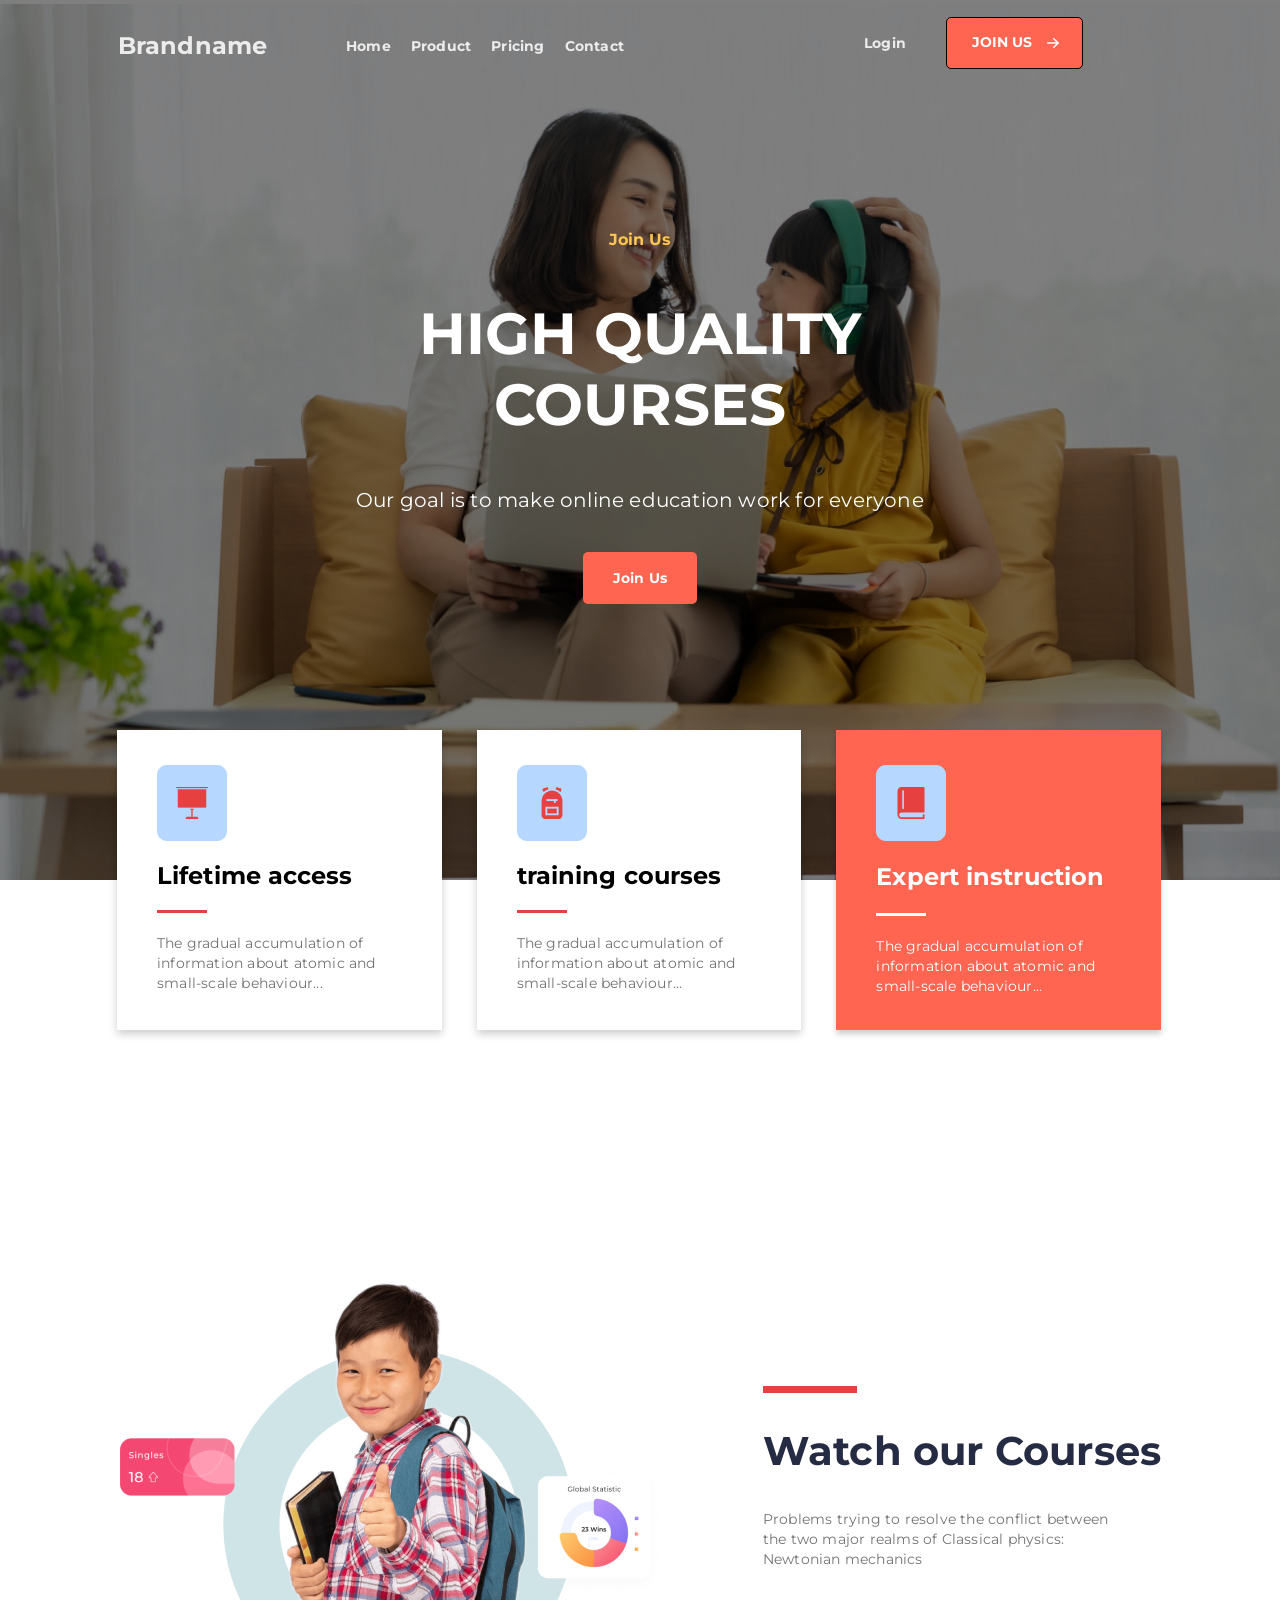
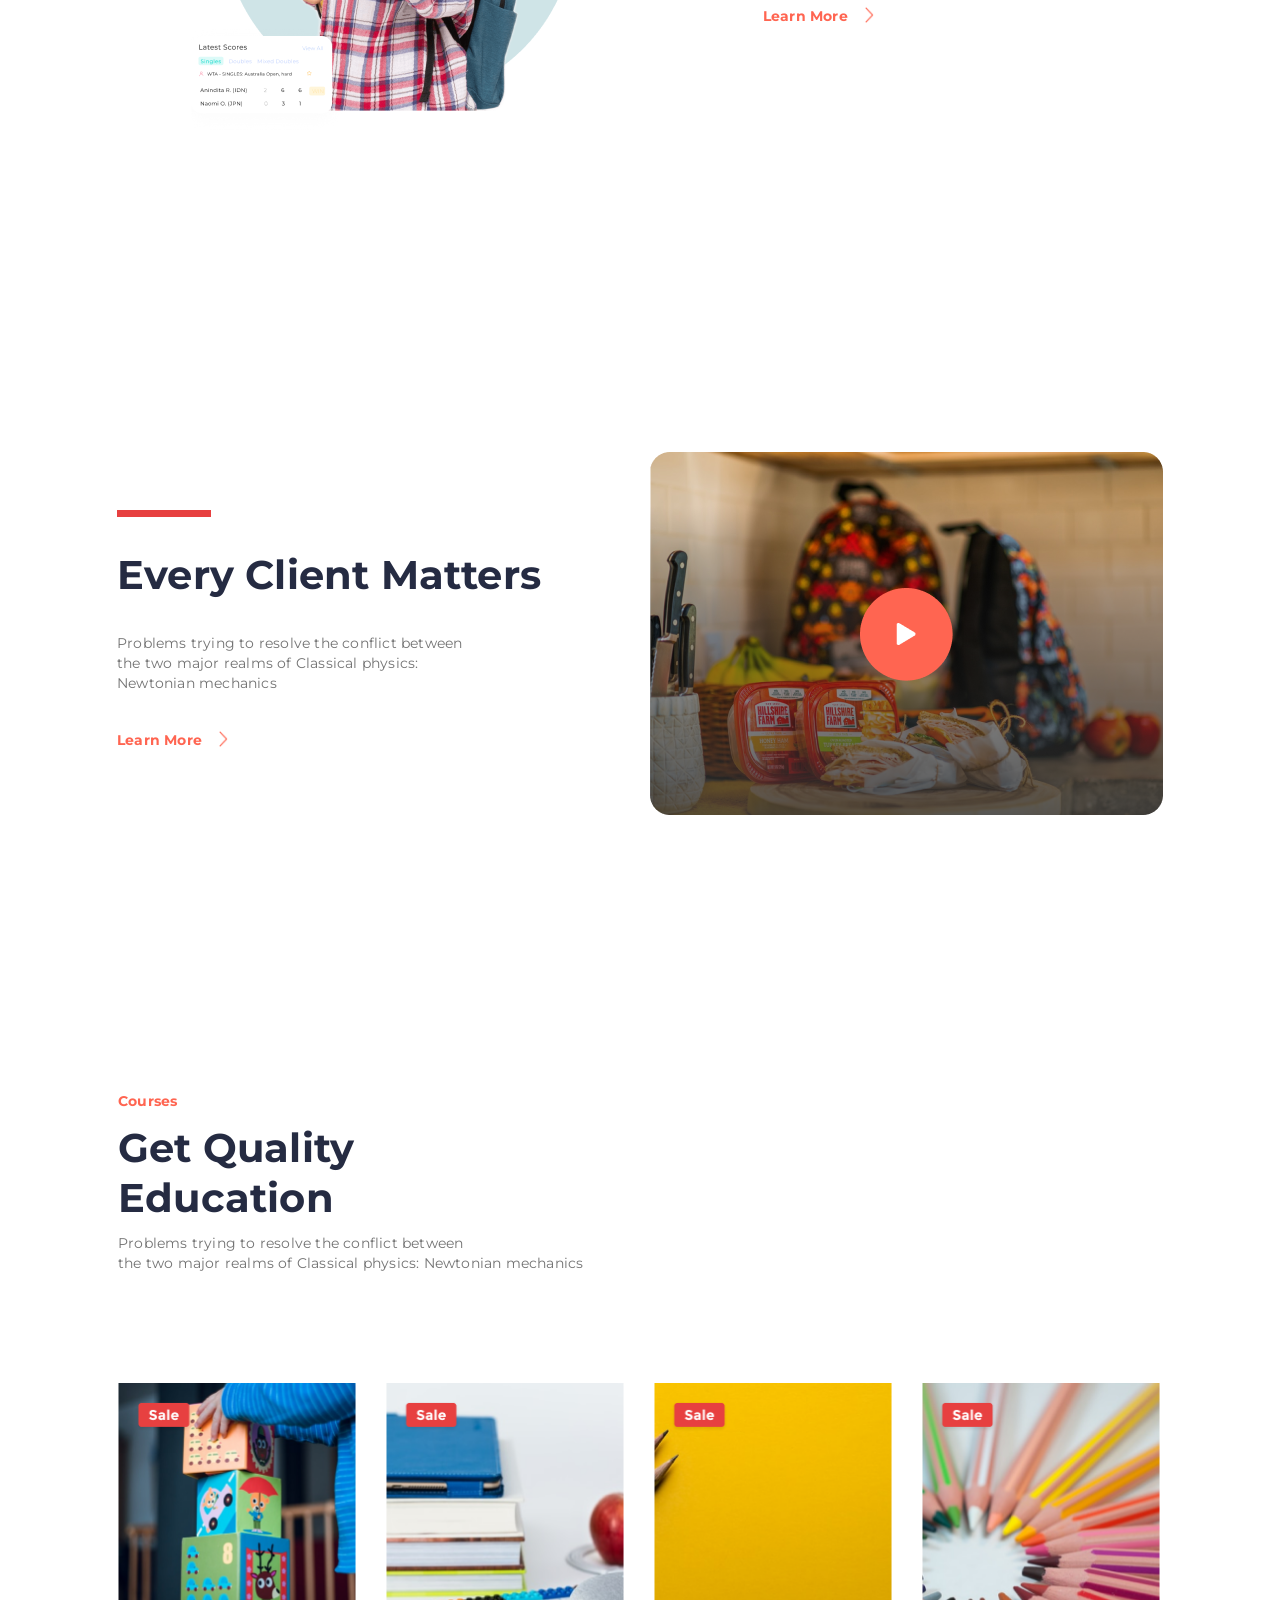
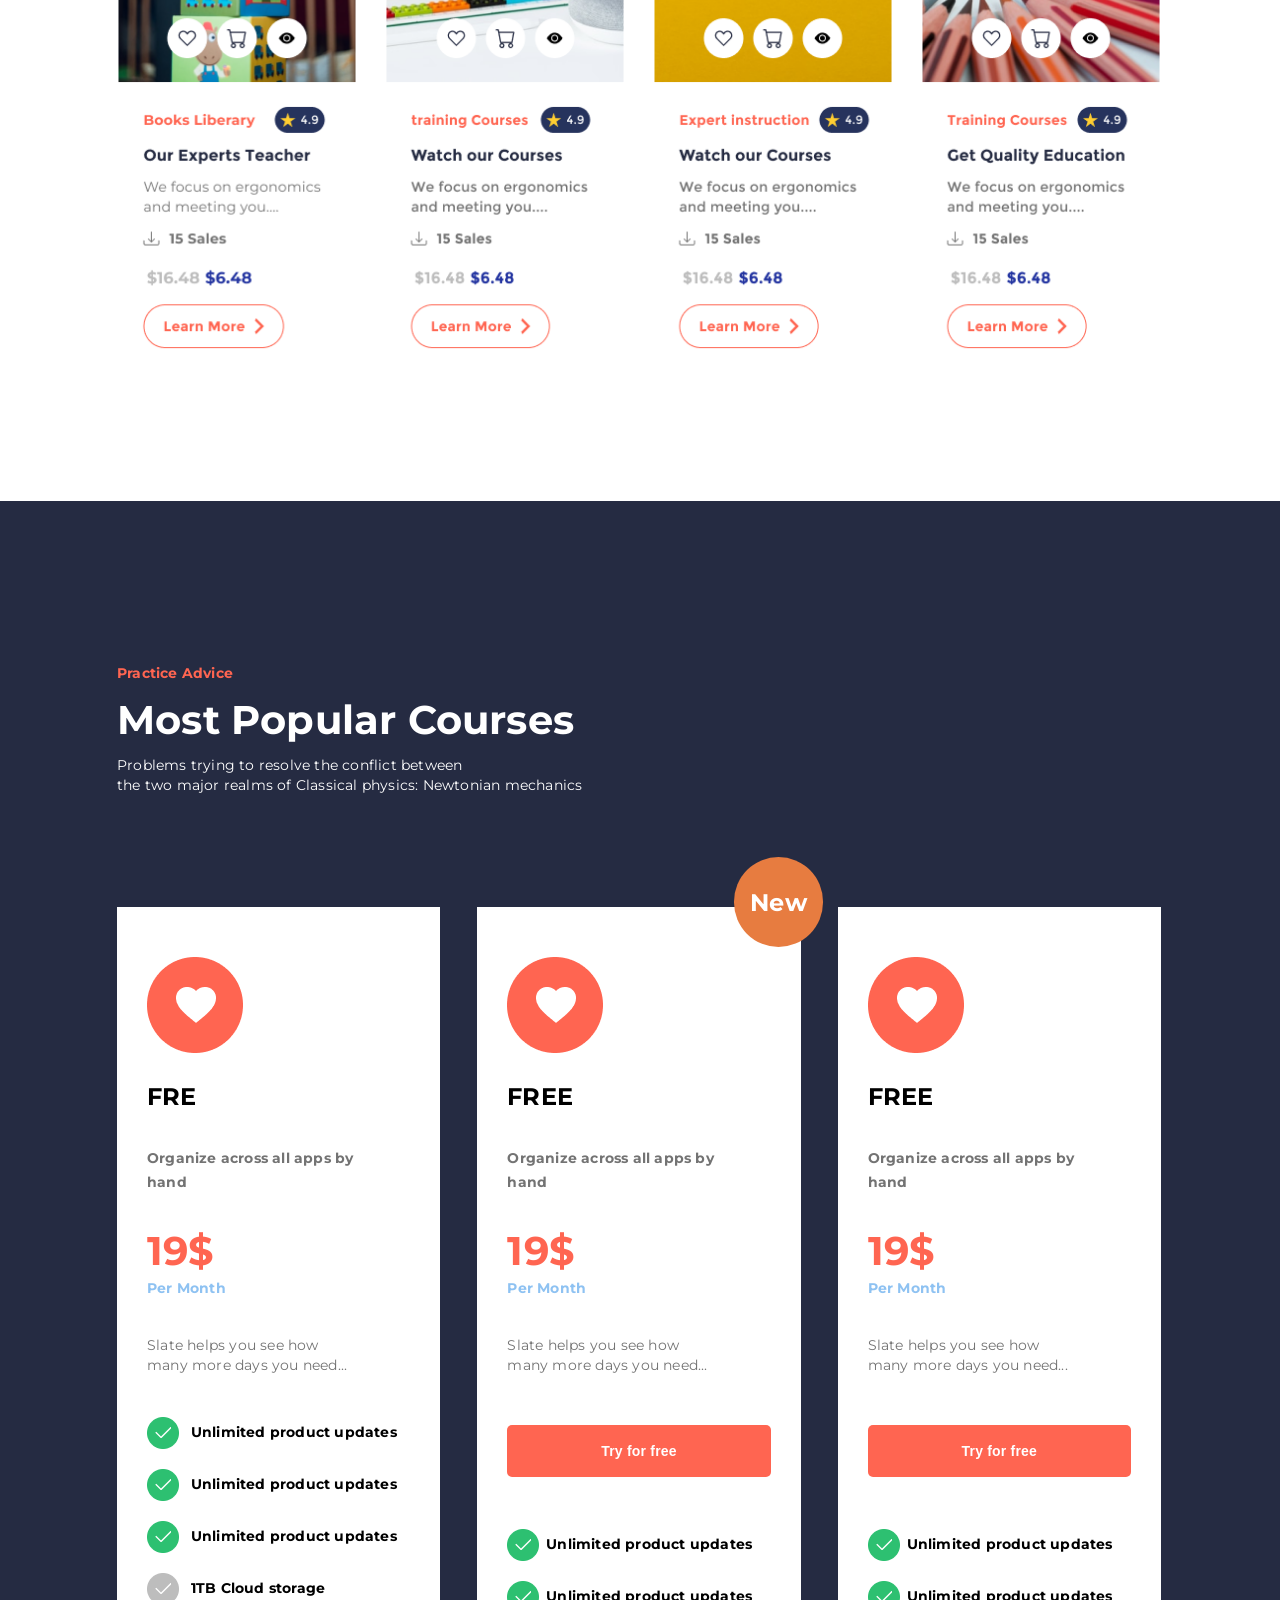
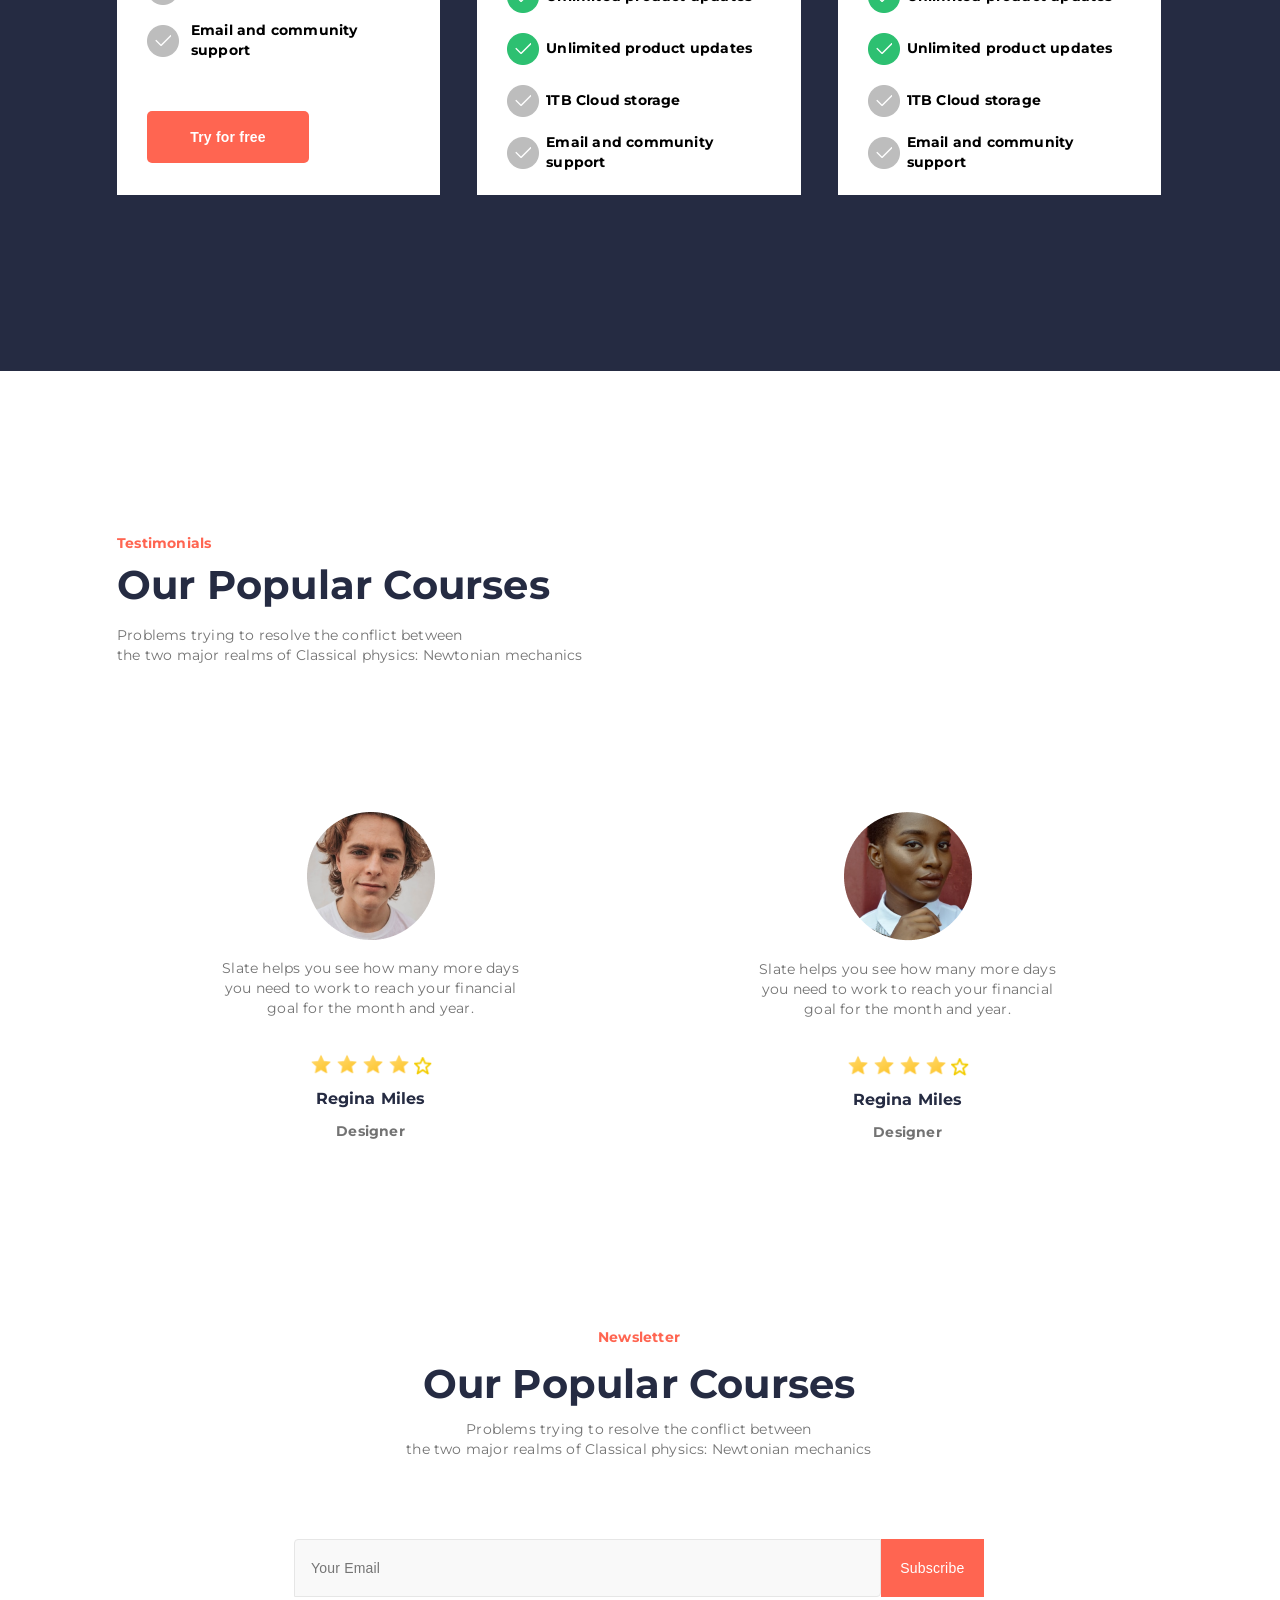
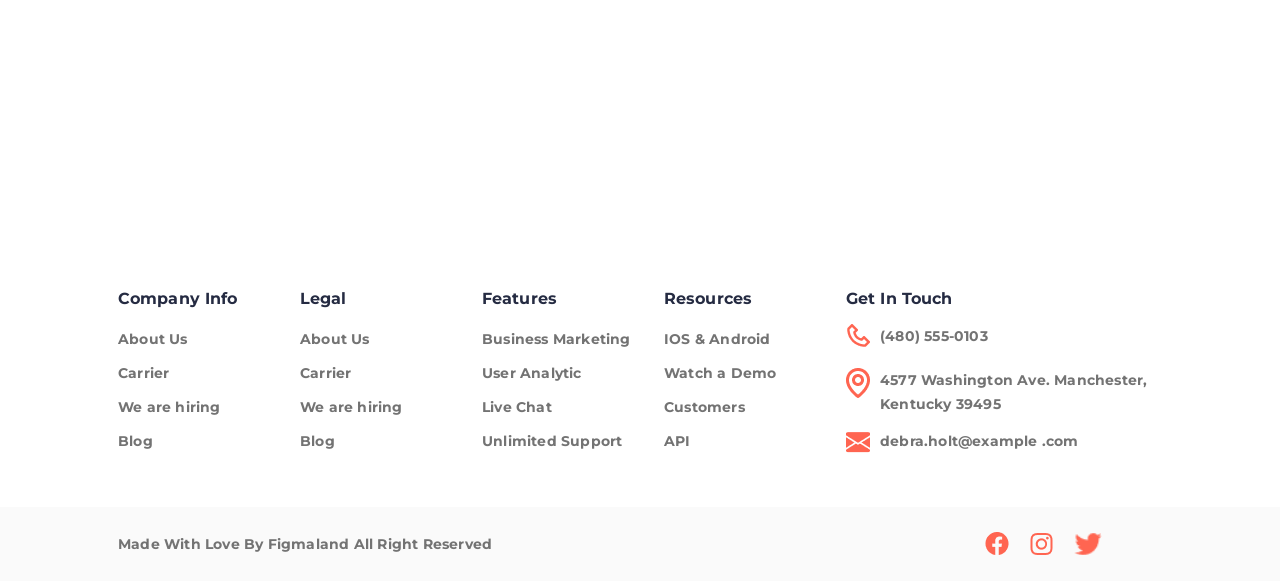
==== index.html @ e8fbb988 "Updated responsive design" ====
<!DOCTYPE html>
<html lang="en">
<head>
    <meta charset="UTF-8">
    <meta name="viewport" content="width=device-width, initial-scale=1">
    <meta http-equiv="X-UA-Compatible" content="ie=edge">
    <link rel="stylesheet" href="style.css">
    <link rel="stylesheet" href="Mobile.css">
    <meta http-equiv="X-UA-Compatible" content="ie=edge">
    <title>School Heart</title>
    <link rel="stylesheet" href="https://fonts.googleapis.com/icon?family=Material+Icons">
    <link rel="preconnect" href="https://fonts.googleapis.com">
    <link rel="preconnect" href="https://fonts.gstatic.com" crossorigin>
    <link href="https://fonts.googleapis.com/css2?family=Montserrat:ital,wght@0,100..900;1,100..900&display=swap" rel="stylesheet">
</head>
<body>
<header>

    <div class="navbar">

        <nav>
            <h1 class="logo">
                Brandname
            </h1>

          <div class="nav-links">
            <ul>
                <li>
                    <a href="#">Home</a>
                </li>

                <li>
                    <a href="#">Product</a>
                </li>

                <li>
                    <a href="#">Pricing</a>
                </li>

                <li>
                    <a href="#">Contact</a>
                </li>
            </ul>
            <div class="nav-buttons">
                <a href="#" class="login-btn">Login</a>
                <a href="#" class="join-btn">JOIN US</a>
            </div>

          </div>
            <div class="toggle">
                <span>Menu</span>
            </div>
    </nav>

        </div>
</header>
<!--        End of header-->
<section class="banner-section">

        <div class="container">
           <div class="header-contents">
            <div class="main-content">
                <h5>Join Us</h5>
                <h1>HIGH QUALITY<br> COURSES</h1>
                <h4>Our goal is to make online education work for everyone</h4>
                <a href="#" class="join-us-btn">Join Us</a>
            </div>

            </div>
        </div>
</section>

<section class="banner-cards">
    <div class="container">
        <div class="col-card">
            <div class="card-container">
                <img src="col-card1.png" alt="card1">
                <h3>Lifetime access</h3>
                <hr class="bold-line">
                <p>The gradual accumulation of<br>
                    information about atomic and
                    small-scale behaviour...</p>
            </div>

            <div class="card-container">
                <img src="col-card2.png" alt="card2">
                <h3>training courses</h3>
                <hr class="bold-line">
                <p>The gradual accumulation of<br>
                    information about atomic and
                    small-scale behaviour...</p>
            </div>

            <div class="card-container2">
                <img src="col-card3.png" alt="card3">
                <h3>Expert instruction</h3>
                <hr class="bold-line">
                <p>The gradual accumulation of<br>
                    information about atomic and small-scale behaviour...</p>
            </div>
        </div>
    </div>
</section>

<section class="container">

       <div class="courses-section">
    <div class="left">
      <img src="student.png" alt="student">
    </div>

    <div class="right">
        <div class="text-section">
        <hr class="bold-line">
        <h2>Watch our Courses</h2>
        <p>Problems trying to resolve the conflict between<br> the two major realms of Classical physics:<br> Newtonian
            mechanics</p>
       <a href="#" class="learn-more">Learn
           More<i class="next-arrow"><img src="icon%20arrow-next.png" alt="next-arrow"></i></a>
    </div>
       </div>
       </div>
</section>

<section class="container">

    <div class="client-section">

    <div class="clients-left-section">

        <div class="clients-text-section">
        <hr class="bold-line">
        <h2>Every Client Matters</h2>
        <p>Problems trying to resolve the conflict between<br> the two major realms of Classical physics:<br>Newtonian
            mechanics</p>
        <a href="#" class="learn-more">Learn
            More<i class="next-arrow"><img src="icon%20arrow-next.png" alt="next-arrow"></i></a>
        </div>

    </div>

    <div class="client-right-section">
      <img src="card6.png" alt="Client-matter">
    </div>

    </div>
</section>

<section class="container">

    <div class="quality-section">

   <div class="quality-text-section">
    <div class="get-text-section">
        <h6>Courses</h6>
        <h2>Get Quality <br>Education</h2>
        <p>Problems trying to resolve the conflict between<br> the two major realms of Classical physics: Newtonian
            mechanics</p>
    </div>
   </div>

    <div class="quality-cards">
        <img src="Product card1.png" alt="card1">
        <img src="Product card2.png" alt="card2">
        <img src="Product card3.png" alt="card3">
        <img src="col-md-4.png" alt="card4">
    </div>

    </div>
</section>

<section class="popular-courses-section">

    <div class="container">

  <div class="practice-section">
   <div class="popular-text-section">
       <h6>Practice Advice</h6>
       <h2>Most Popular Courses</h2>
       <p>Problems trying to resolve the conflict between<br> the two major realms of Classical physics: Newtonian
           mechanics</p>
   </div>
      </div>


    <div class="popular-cards">

        <div class="popular-card1">

            <img src="popular%20card%20heart.png" alt="heart-image">
            <h3>FRE</h3>
            <h6>Organize across all apps by<br> hand</h6>
            <h2>19$</h2>
            <h5>Per Month</h5>
            <p>Slate helps you see how<br>
                many more days you need...</p>
            <div class="circle-marked">

                <img src="circle.png" alt="circle"><p> Unlimited product updates</p>
                <img src="circle.png" alt="circle"><p> Unlimited product updates</p>
                <img src="circle.png" alt="circle"><p> Unlimited product updates</p>
                <img src="circle2.png" alt="circle"><p> 1TB Cloud storage</p>
                <img src="circle2.png" alt="circle"><p> Email and community <br> support</p>

            </div>
            <button class="box">Try for free</button>

        </div>


        <div class="popular-card2">
            <div class="corner-button">New</div>
            <img src="popular%20card%20heart.png" alt="heart-image">
            <h3>FREE</h3>
            <h6>Organize across all apps by<br> hand</h6>
            <h2>19$</h2>
            <h5>Per Month</h5>
            <p>Slate helps you see how<br>
                many more days you need...</p>
            <button class="box">Try for free</button>

            <div class="circle-marked">

                <img src="circle.png" alt="circle"><p> Unlimited product updates</p>
                <img src="circle.png" alt="circle"><p> Unlimited product updates</p>
                <img src="circle.png" alt="circle"><p> Unlimited product updates</p>
                <img src="circle2.png" alt="circle"><p>  1TB Cloud storage</p>
                <img src="circle2.png" alt="circle"><p> Email and community<br> support</p>

            </div>

        </div>


        <div class="popular-card2">
            <img src="popular%20card%20heart.png" alt="heart-image">
            <h3>FREE</h3>
            <h6>Organize across all apps by<br> hand</h6>
            <h2>19$</h2>
            <h5>Per Month</h5>
            <p>Slate helps you see how<br>
                many more days you need...</p>
            <button class="box">Try for free</button>

            <div class="circle-marked">

                <img src="circle.png" alt="circle"><p> Unlimited product updates</p>
                <img src="circle.png" alt="circle"><p> Unlimited product updates</p>
                <img src="circle.png" alt="circle"><p> Unlimited product updates</p>
                <img src="circle2.png" alt="circle"><p>  1TB Cloud storage</p>
                <img src="circle2.png" alt="circle"><p> Email and community<br> support</p>

            </div>

        </div>

    </div>

    </div>
</section>

<section>
    <div class="container">
    <div class="testimonials-text">
     <div class="testimonial-text-section">
         <h6>Testimonials</h6>
         <h2>Our Popular Courses</h2>
         <p>Problems trying to resolve the conflict between<br> the two major realms of Classical physics: Newtonian
             mechanics</p>
     </div>
    </div>
        <div class="designer">
            <div class="designer-content">
            <div class="testimonials-designer">
                <img src="circle sec-.png" alt="designer">
                <p>Slate helps you see how many more days<br> you need to work to reach your financial <br>goal for the
                    month and year.</p>
                <div class="rating">
                 <img src="ratingstar.png" alt="rating star" style="width: 22px; height: 22px;">
                 <img src="ratingstar.png" alt="rating star" style="width: 22px; height: 22px;">
                 <img src="ratingstar.png" alt="rating star" style="width: 22px; height: 22px;">
                 <img src="ratingstar.png" alt="rating star" style="width: 22px; height: 22px;">
                 <img src="ratingstar2.png" alt="rating star" style="width: 18px; height: 18px;">

                </div>
                <h5>Regina Miles</h5>
                <h6>Designer</h6>
            </div>

            <div class="testimonials-designer">
                <img src="circle%20sec2.png" alt="designer">
                <p>Slate helps you see how many more days<br> you need to work to reach your financial<br> goal for the
                    month and
                    year.</p>
                <div class="rating">
                    <img src="ratingstar.png" alt="rating star" style="width: 22px; height: 22px;">
                    <img src="ratingstar.png" alt="rating star" style="width: 22px; height: 22px;">
                    <img src="ratingstar.png" alt="rating star" style="width: 22px; height: 22px;">
                    <img src="ratingstar.png" alt="rating star" style="width: 22px; height: 22px;">
                    <img src="ratingstar2.png" alt="rating star" style="width: 18px; height: 18px;">
                </div>
                <h5>Regina Miles</h5>
                <h6>Designer</h6>
            </div>
            </div>
        </div>
    </div>

</section>

<section>
     <div class="container">
       <div class="newsletter-content">
         <div class="newsletter-text-section">
        <h6>Newsletter</h6>
        <h2>Our Popular Courses</h2>
        <p>Problems trying to resolve the conflict between<br>
            the two major realms of Classical physics: Newtonian
            mechanics</p>
         </div>

        <form class="subscribe-form">
            <input type="email" name="email" placeholder="Your Email">
            <input type="submit" value="Subscribe">
        </form>
     </div>
     </div>
</section>

<footer class="footer">

    <section class="footer-container">

     <div class="main-footer">

        <div class="main-title">
           <h4>Company Info</h4>
            <ul>
                <li><a href="#">About Us</a></li>
                <li><a href="#">Carrier</a></li>
                <li><a href="#">We are hiring</a></li>
                <li><a href="#">Blog</a></li>
            </ul>
        </div>

        <div class="main-title">
            <h4>Legal</h4>
            <ul>
                <li><a href="#">About Us</a></li>
                <li><a href="#">Carrier</a></li>
                <li><a href="#">We are hiring</a></li>
                <li><a href="#">Blog</a></li>
            </ul>
        </div>

        <div class="main-title">
            <h4>Features</h4>
            <ul>
                <li><a href="#">Business Marketing</a></li>
                <li><a href="#">User Analytic</a></li>
                <li><a href="#">Live Chat</a></li>
                <li><a href="#">Unlimited Support</a></li>
            </ul>
        </div>

        <div class="main-title">
            <h4>Resources</h4>
            <ul>
                <li><a href="#">IOS & Android</a></li>
                <li><a href="#">Watch a Demo</a></li>
                <li><a href="#">Customers</a></li>
                <li><a href="#">API</a></li>
            </ul>
        </div>

        <div class="main-title">
            <h4>Get In Touch</h4>
            <p><i class="icons"><img src="bx-phone.png" alt="phone" ></i>(480) 555-0103</p>
            <p><i class="icons"><img src="bx-map.png" alt="map"></i>4577 Washington Ave. Manchester,<br> Kentucky
                39495</p>
            <p><i class="icons"><img src="send-alt.png" alt="Alerts"></i><a href="#">debra.holt@example
                .com</a></p>
        </div>
     </div>
    </section>

    <section class="footer-social">
        <div class="footer-social-content">

         <div class="creator">
            <p>Made With Love By Figmaland All Right Reserved</p>
         </div>

        <div class="social-icons">
            <img src="facebook%20sec-.png" alt="facebook-icon">
            <img src="instagram-outlined.png" alt="instagram-icon">
            <img src="twitter-outlined.png" alt="twitter-icon">
        </div>

        </div>

    </section>
</footer>
</body>
</html>
---- style.css ----
:root{
    --dark-color: #E74040;
    --white-color: #FFFFFF;
    --faded-color: #B6D7FF;
    --light-gray-color: #737373;
    --dark-blue-color: #252B42;
    --orange-color: #FFC652;
    --light-color: #FF6551;
    --light-blue-color: #8EC2F2;
}
*,
*::before,
*::after{
    box-sizing: border-box;
}
body{
    margin: 0 auto;
    font-family: "Montserrat", sans-serif;
}
header{
    max-width: 100%;
    position: absolute;
    left: 0;
    right: 0;
    z-index: 1;
    overflow: hidden;
}
.banner-section{
    max-width: 100%;
    max-height: 880px;
    padding-top: 104px;
    background: url('background.png');
    background-size: cover;
}
.toggle{
    width: 100%;
    padding: 20px 20px;
    color: var(--white-color);
    text-align: right;
    display: none;
    text-decoration: none;
    font-weight: 400;
    font-size: 20px;
    cursor: pointer;
}

.navbar{
    max-width: 1322px;
    margin: 0 auto 13px auto;
}
nav{
    display: flex;
    height: 91px;
    padding: 17px 0 16px 0;
    margin: 0 auto;
    max-width: 1044px;
}
nav .logo{
    max-width: 187px;
    height: 58px;
    padding: 13px 38px 13px 0px;
    font-size: 24px;
    font-weight: 700;
    line-height: 32px;
    letter-spacing: 0.10000000149011612px;
    text-align: left;
    color: #ECECEC;
    margin: 0;
}
.nav-links{
    max-width: 100%;
    display: flex;
    gap: 240px;
    margin-left: 41px;
}
nav ul{
    display:flex;
    align-items: center;
    gap:20px;
    list-style: none;
    padding-left: 0;

}
nav ul li a{
    font-size: 14px;
    font-weight: 700;
    line-height: 24px;
    letter-spacing: 0.20000000298023224px;
    text-align: center;
    color: #ECECEC;
    text-decoration: none;
}
.nav-buttons{
    max-width: 300px;
    height: 52px;
    /*margin-top: 16px;*/
    display: flex;
    gap: 40px;
    align-items: center;
}
.nav-buttons .login-btn{
    font-size: 14px;
    font-weight: 700;
    line-height: 22px;
    letter-spacing: 0.20000000298023224px;
    text-align: right;
    top: 20px;
    color: #ECECEC;
    text-decoration: none;
}
.nav-buttons .join-btn{
    width: 137px;
    height: 52px;
    padding: 15px 25px;
    border-radius: 5px;
    border: 1px solid black;
    font-size: 14px;
    font-weight: 700;
    background-color: var(--light-color);
    color: var(--white-color);
    text-decoration: none;
    position: relative;
}
.join-btn::after{
    content: url(joinvector.png);
    position: absolute;
    top: 50%;
    left: 100px;
    transform: translateY(-50%);
    color: var(--white-color);
}

.container{
    max-width: 1046px;
    margin: 0 auto;
}
.header-contents{
    max-width: 1046px;
    height: 1006px;
    display: flex;
    padding: 80px 0;
    flex-direction: column;
}
.main-content {
     max-width: 700px;
     height: 466px;
     padding:0;
     margin: 0 auto;
    display: flex;
    flex-direction: column;
    justify-content: center;
    align-items: center;
}
.main-content h5{
    font-size: 16px;
    font-weight: 700;
    margin:0;
    letter-spacing: 0.10000000149011612px;
    text-align: left;
    color: var(--orange-color);
}
.main-content h1{
    font-size: 58px;
    font-weight: 700;
    letter-spacing: 0.20000000298023224px;
    text-align: center;
    color: var(--white-color);
}
.main-content h4{
    font-size: 20px;
    margin:0;
    font-weight: 400;
    letter-spacing: 0.20000000298023224px;
    text-align: center;
    color: var(--white-color);
}
.main-content .join-us-btn{
    max-width: 133px;
    height: 52px;
    padding: 15px 30px;
    border-radius: 5px;
    margin-top: 40px;
   background-color: var(--light-color);
    color: var(--white-color);
    text-decoration: none;
    font-size: 14px;
    font-weight: 700;
    line-height: 22px;
    letter-spacing: 0.20000000298023224px;
    text-align: center;
}
/*End of banner-section*/

.banner-cards {
    position: relative;
    padding-bottom: 230px;
}

.banner-cards .container {
    position: absolute;
    left: 0;
    right: 0;
    top: -150px;
}

.col-card{
    max-width: 1044px;
    height: 300px;
    display: flex;
    gap: 35px;
    /*margin-top: 80px;*/
    padding: 0;
}
.col-card .card-container{
    max-width: 328px;
    height: 300px;
    background-color: var(--white-color);
    color: black;
    padding: 35px 40px;
    box-shadow: 0 4px 8px 0 rgba(0, 0, 0, 0.2);
}
.col-card .card-container h3{
    font-size: 24px;
    font-weight: 700;
    letter-spacing: 0.1px;
    margin: 16px 0;
}
.col-card .card-container .bold-line{
    width: 50px;
    height: 3px;
    background-color: var(--dark-color);
    border: none;
    padding-left: 0;
    margin: 20px 0;
}
.col-card .card-container p {
    font-size: 14px;
    font-weight: 400;
    letter-spacing: 0.2px;
    margin: 18px 0;
    color: var(--light-gray-color);
}
 .col-card .card-container2{
    max-width: 328px;
    height: 300px;
    background-color: var(--light-color);
    color: var(--white-color);
    padding: 35px 40px;
    box-shadow: 0 4px 6px 0 rgba(0, 0, 0, 0.2);
}
.col-card .card-container2 h3{
    font-size: 24px;
    font-weight: 700;
    line-height: 32px;
    letter-spacing: 0.10000000149011612px;
    margin: 16px 0;
}
.col-card .card-container2 .bold-line{
    width: 50px;
    height: 3px;
    background-color: var(--white-color);
    border: none;
    padding-left: 0;
    margin: 20px 0;
}
.col-card .card-container2 p {
    font-size: 14px;
    font-weight: 400;
    line-height: 20px;
    letter-spacing: 0.20000000298023224px;
    margin: 18px 0;
    color: var(--white-color);
}
/*End of hero-section*/

/*.courses-section{*/
/*    max-width: 100%;*/
/*    height: 783px;*/
/*}*/
.courses-section{
    display: flex;
    max-width: 100%;
    /*height: 783px;*/
    padding: 160px 0;
    justify-content: center;
    gap: 124px;
}
.left{
    max-width: 520px;
    height: 462px;
}
.right{
    max-width: 520px;
    height: 462px;
    display: flex;
    flex-direction: column;
    justify-content: center;
    text-align: left;
}
.right .text-section{
    max-width: 450px;
    height: 230px;
}
.right .bold-line{
    width: 94px;
    height: 7px;
    background-color: var(--dark-color);
    border: none;
    margin: 0;
}
.right h2{
    font-size: 40px;
    font-weight: 700;
    line-height: 50px;
    letter-spacing: 0.20000000298023224px;
    text-align: left;
    color: #252B42;
    margin-right: 0;
}
.right p{
    font-size: 14px;
    font-weight: 400;
    line-height: 20px;
    letter-spacing: 0.20000000298023224px;
    text-align: left;
    color: var(--light-gray-color);
}
.right .learn-more{
    font-size: 14px;
    font-weight: 700;
    line-height: 24px;
    letter-spacing: 0.20000000298023224px;
    text-align: left;
    color: var(--light-color);
    text-decoration: none;
    position: relative;
}
.right .next-arrow{
    padding-left: 10px;
    display: flex;
    width: 9px;
    height: 16px;
    position: absolute;
    top: 0;
    right: -20%;
}

/*End of courses section*/

/*.clients-section{*/
/*    max-width: 100%;*/
/*    height: 676px;*/
/*}*/
.client-section{
    display: flex;
    max-width: 1046px;
    /*height: 682px;*/
    padding: 160px 0;
    justify-content: space-between;
}
.clients-left-section{
    max-width: 532px;
    height: 362px;
    display: flex;
    flex-direction: column;
    justify-content: center;
    text-align: left;
    padding-right: 30px;
}
.clients-text-section{
    max-width: 532px;
    height: 246px;
}
.clients-right-section{
    display: flex;
    max-width: 513px;
    height: 362px;
    margin: 0;
}
.bold-line{
    width: 94px;
    height: 7px;
    background-color: var(--dark-color);
    border: none;
    margin: 0;
}
h2{
    font-size: 40px;
    font-weight: 700;
    line-height: 50px;
    letter-spacing: 0.20000000298023224px;
    text-align: left;
    color: #252B42;
    margin-right: 68px;
}
p{
    font-size: 14px;
    font-weight: 400;
    line-height: 20px;
    letter-spacing: 0.20000000298023224px;
    text-align: left;
    color: var(--light-gray-color);
    margin-bottom: 35px;
}
.learn-more{
    font-size: 14px;
    font-weight: 700;
    line-height: 24px;
    letter-spacing: 0.20000000298023224px;
    text-align: left;
    color: var(--light-color);
    text-decoration: none;
    position: relative;
}
.next-arrow{
    padding-left: 10px;
    display: flex;
    width: 9px;
    height: 16px;
    position: absolute;
    top: 0;
    right: -20%;
}

/*End of clients section*/

/*.quality-section{*/
/*    max-width: 100%;*/
/*    height: 1152px;*/
/*}*/
.quality-section{
    display: flex;
    flex-direction: column;
    max-width: 1044px;
    height: 1122px;
    margin: 0 auto;
    padding: 110px 0;
    /*justify-content: space-between;*/
}
.quality-text-section{
    max-width: 1044px;
    height: 184px;
}
.get-text-section{
    max-width: 691px;
    height: 184px;
    display: flex;
    flex-direction: column;
}
.get-text-section h6{
    font-size: 14px;
    font-weight: 700;
    line-height: 24px;
    letter-spacing: 0.20000000298023224px;
    text-align: left;
    color: var(--light-color);
    margin-bottom: 10px;
    margin-top: 0;
}
.get-text-section h2{
    font-size: 40px;
    font-weight: 700;
    letter-spacing: 0.20000000298023224px;
    text-align: left;
    margin: 0;
    color:#252B42;
}
.get-text-section p{
    font-size: 14px;
    font-weight: 400;
    letter-spacing: 0.20000000298023224px;
    text-align: left;
    margin-top: 10px;
    margin-bottom:0;
    color: var(--light-gray-color);
}
.quality-cards{
    max-width: 1044px;
    height: 602px;
    margin-top: 110px;
    display: flex;
    gap: 30px;
}
.quality-cards img{
    max-width: 238px;
    height: 600px;
}

/*End of quality section*/

.popular-courses-section{
    max-width:100%;
    height: 1470px;
    background-color: var(--dark-blue-color);
    padding: 160px 0;
}
/*.popular-courses-container .popular-section-content{*/
/*    max-width: 1044px;*/
/*    height: 1470px;*/
/*    margin: 0 auto;*/
/*    padding: 160px 0;*/
/*}*/
.practice-section{
    max-width: 1044px;
    height: 134px;
}
.practice-section .popular-text-section{
    max-width: 691px;
    height: 134px;
    display: flex;
    flex-direction: column;
}
.popular-text-section h6{
    font-size: 14px;
    font-weight: 700;
    line-height: 24px;
    letter-spacing: 0.20000000298023224px;
    text-align: left;
    color: var(--light-color);
    margin-bottom: 10px;
    margin-top: 0;
}
.popular-text-section h2{
    font-size: 40px;
    font-weight: 700;
    line-height: 50px;
    letter-spacing: 0.20000000298023224px;
    text-align: left;
    color: var(--white-color);
    margin:0;
}
.popular-text-section p{
    font-size: 14px;
    font-weight: 400;
    line-height: 20px;
    letter-spacing: 0.20000000298023224px;
    text-align: left;
    color: var(--white-color);
    margin-top: 10px;
    margin-bottom: 0;
}
 .popular-cards{
    max-width: 1044px;
    height: 902px;
    display: flex;
    gap: 37px;
    margin-top: 112px;
}
.popular-cards .popular-card1{
    width: 340px;
    height: 888px;
    background-color: var(--white-color);
    padding: 50px 30px;
}
.popular-card1 h3{
    font-size: 24px;
    font-weight: 700;
    line-height: 32px;
    letter-spacing: 0.10000000149011612px;
}
.popular-card1 h6{
    font-size: 14px;
    font-weight: 700;
    line-height: 24px;
    letter-spacing: 0.20000000298023224px;
    color: var(--light-gray-color);
}
.popular-card1 h2{
    font-size: 40px;
    font-weight: 700;
    line-height: 50px;
    letter-spacing: 0.20000000298023224px;
    color: var(--light-color);
    margin: 0;
}
.popular-card1 h5{
    font-size: 14px;
    font-weight: 700;
    line-height: 24px;
    letter-spacing: 0.20000000298023224px;
    color: var(--light-blue-color);
    margin-top: 0;
}
.popular-card1 p{
    font-size: 14px;
    font-weight: 400;
    line-height: 20px;
    letter-spacing: 0.20000000298023224px;
    color: var(--light-gray-color);
    margin: 35px 0;
}
.popular-card1 .circle-marked{
    max-width: 243px;
    height: 244px;
    margin-top: 42px;
    margin-bottom: 50px;
}
.popular-card1 .circle-marked img{
    display: flex;
    gap: 10px;
}
.popular-card1 .circle-marked p{
    font-size: 14px;
    font-weight: 700;
    letter-spacing: 0.20000000298023224px;
    color: black;
    position: relative;
    top: -7%;
    transform: translate(18%, -50%);
    margin: 0;
}
.popular-card1  .box{
    width: 162px;
    height: 52px;
    padding: 15px 40px 15px 40px;
    border-radius: 5px;
    background-color: var(--light-color);
    color: var(--white-color);
    margin: 0;
    text-decoration: none;
    border: none;
    font-size: 14px;
    font-weight: 700;
    line-height: 22px;
    letter-spacing: 0.20000000298023224px;
    text-align: center;
}

.popular-cards .popular-card2{
    width: 340px;
    height: 888px;
    background-color: var(--white-color);
    padding: 50px 30px;
    position: relative;
}
.popular-card2 h3{
    font-size: 24px;
    font-weight: 700;
    line-height: 32px;
    letter-spacing: 0.10000000149011612px;
}
.popular-card2 h6{
    font-size: 14px;
    font-weight: 700;
    line-height: 24px;
    letter-spacing: 0.20000000298023224px;
    color: var(--light-gray-color);
}
.popular-card2 h2{
    font-size: 40px;
    font-weight: 700;
    line-height: 50px;
    letter-spacing: 0.20000000298023224px;
    color: var(--light-color);
    margin: 0;
}
.popular-card2 h5{
    font-size: 14px;
    font-weight: 700;
    line-height: 24px;
    letter-spacing: 0.20000000298023224px;
    color: var(--light-blue-color);
    margin-top: 0;
}
.popular-card2 p{
    font-size: 14px;
    font-weight: 400;
    line-height: 20px;
    letter-spacing: 0.20000000298023224px;
    color: var(--light-gray-color);
    margin-bottom: 50px;
    margin-top: 35px;
}
.popular-card2 .circle-marked{
    max-width: 243px;
    height: 244px;
    margin-top: 52px;
}
.popular-card2 .circle-marked img{
    display: flex;
    gap: 10px;
}
.popular-card2 .circle-marked p{
    font-size: 14px;
    font-weight: 700;
    letter-spacing: 0.20000000298023224px;
    color: black;
    position: relative;
    top: -7%;
    left: 66%;
    transform: translate(-50%, -50%);
    margin: 0;
}
.popular-card2 .box {
    width: 100%;
    height: 52px;
    padding: 15px 40px 15px 40px;
    border-radius: 5px;
    background-color: var(--light-color);
    color: var(--white-color);
    margin: 0;
    border: none;
    text-decoration: none;
    font-size: 14px;
    font-weight: 700;
    line-height: 22px;
    letter-spacing: 0.20000000298023224px;
    text-align: center;
}
.popular-card2 .corner-button {
    width: 89px;
    height: 90px;
    left: 257px;
    padding: 30px 16px;
    border-radius: 50px;
    position: absolute;
    top: -50px;
    background-color: #E77C40;
    color: white;
    border: none;
    font-size: 24px;
    font-weight: 700;
    line-height: 32px;
    letter-spacing: 0.10000000149011612px;
}

/*End of popular cards section*/

/*.testimonials-section{*/
/*    max-width: 100%;*/
/*    height: 864px;*/
/*}*/
/*.testimonials-content{*/
/*    max-width: 1044px;*/
/*    height: 928px;*/
/*    margin: 0 auto;*/
/*    padding: 160px 0;*/
/*}*/
.testimonials-text{
    max-width: 1044px;
    height: 134px;
    padding: 160px 0;
}
.testimonial-text-section{
    max-width: 691px;
    height: 134px;
    display: flex;
    flex-direction: column;
}
.testimonial-text-section h6{
    font-size: 14px;
    font-weight: 700;
    line-height: 24px;
    letter-spacing: 0.20000000298023224px;
    text-align: left;
    color: var(--light-color);
    margin: 0;
}
.testimonial-text-section h2{
    font-size: 40px;
    font-weight: 700;
    line-height: 50px;
    letter-spacing: 0.20000000298023224px;
    text-align: left;
    margin: 5px 0;
    color:#252B42;
}
.testimonial-text-section p{
    font-size: 14px;
    font-weight: 400;
    line-height: 20px;
    letter-spacing: 0.20000000298023224px;
    text-align: left;
    margin-top: 10px;
}
.designer{
    max-width: 1044px;
    height: 378px;
    display: flex;
    margin-top: 96px;
    align-items: center;
    text-align: center;
}
.designer-content{
    max-width: 1044px;
    height: 378px;
    display:flex;
    justify-content: space-between;
    align-items: center;
    gap: 30px;
}
.testimonials-designer{
    width: 512px;
    height:378px;
    padding: 25px 0;
}
.testimonials-designer p{
    font-size: 14px;
    font-weight: 400;
    line-height: 20px;
    letter-spacing: 0.20000000298023224px;
    text-align: center;
    color: var(--light-gray-color);
}
.testimonials-designer h5{
    font-size: 16px;
    font-weight: 700;
    line-height: 24px;
    letter-spacing: 0.10000000149011612px;
    text-align: center;
    color: #252B42;
    margin: 8px;
}
.testimonials-designer h6{
    font-size: 14px;
    font-weight: 700;
    line-height: 24px;
    letter-spacing: 0.20000000298023224px;
    text-align: center;
    color: #737373;
    margin:0;
}

/*End of testimonials section*/

/*.newsletter-section{*/
/*    max-width: 100%;*/
/*    height: 594px;*/
/*}*/
/*.newsletter-content{*/
/*    max-width: 1044px;*/
/*    height: 594px;*/
/*    margin: 0 auto;*/
/*    padding: 160px 0;*/
/*}*/
.newsletter-content{
    max-width: 1044px;
    /*height: 134px;*/
    padding: 160px 0;
}
.newsletter-text-section{
    width: 692px;
    height: 134px;
    margin: 0 auto;
    display: flex;
    flex-direction: column;
    align-items: center;
    text-align: center;
}
.newsletter-text-section h6{
    font-size: 14px;
    font-weight: 700;
    line-height: 24px;
    letter-spacing: 0.20000000298023224px;
    text-align: left;
    color: var(--light-color);
    margin: 0;
}
.newsletter-text-section h2{
    font-size: 40px;
    font-weight: 700;
    line-height: 50px;
    letter-spacing: 0.20000000298023224px;
    text-align: left;
    margin: 10px 0;
}
.newsletter-text-section p{
    font-size: 14px;
    font-weight: 400;
    line-height: 20px;
    letter-spacing: 0.20000000298023224px;
    text-align: center;
    color: var(--light-gray-color);
    margin: 0;
}
.newsletter-content .subscribe-form{
    max-width: 690px;
    height: 58px;
    display: flex;
    /*margin-top: 80px;*/
    justify-content: center;
    text-align: center;
    margin: 80px auto;
}
input[type="email"] {
    background-color: #F9F9F9;
    border: 1px solid #E6E6E6;
    width: 690px;
    padding: 16px;
    margin-top: 0;
    border-radius: 4px 0;
    font-size: 14px;
    font-weight: 400;
    line-height: 28px;
    letter-spacing: 0.20000000298023224px;
    text-align: left;
}
input[type="submit"] {
    background-color: var(--light-color);
    color: var(--white-color);
    cursor: pointer;
    width: 120px;
    border: 0;
    padding: 5px 7px;
    margin-top: 0;
    font-size: 14px;
    font-weight: 400;
    line-height: 28px;
    letter-spacing: 0.20000000298023224px;
    text-align: center;
}
/*End of newsletter section*/

footer{
    max-width: 100%;
    height: 272px;
}
.footer-container{
    max-width: 1044px;
    height: 270px;
    display: flex;
    margin: 0 auto;
    padding: 50px 0;
}
.main-footer{
    max-width: 1042px;
    height: 170px;
    gap: 30px;
    display: flex;
}
.main-footer .main-title h4{
    font-size: 16px;
    font-weight: 700;
    line-height: 24px;
    letter-spacing: 0.10000000149011612px;
    text-align: left;
    color: #252B42;
    padding-right: 30px;
    margin:0;
}
.main-footer .main-title ul{
    width: 152px;
    display: flex;
    flex-direction: column;
    padding-left: 0;
    list-style: none;
    text-decoration: none;
    gap: 10px;
}
.main-footer li a{
    font-size: 14px;
    font-weight: 700;
    line-height: 24px;
    letter-spacing: 0.20000000298023224px;
    text-align: left;
    color: var(--light-gray-color);
    text-decoration: none;
}
.main-title p{
    display: flex;
    gap: 10px;
    color: var(--light-gray-color);
    text-decoration: none;
    font-size: 14px;
    font-weight: 700;
    line-height: 24px;
    letter-spacing: 0.20000000298023224px;
    margin: 13px 0 0 0;
}
.main-title p a{
    text-decoration: none;
    color: var(--light-gray-color);
}
.footer-social{
    max-width: 100%;
    height: 74px;
    background-color: #FAFAFA;
}
.footer-social .footer-social-content{
    max-width: 1044px;
    height: 74px;
    margin: 0 auto;
    padding: 0;
    display: flex;
    justify-content: space-between;
    align-items: center;
}
.creator{
    max-width: 600px;
    height: 24px;
    display: flex;
    align-items: center;
    font-size: 14px;
    font-weight: 700;
    line-height: 24px;
    letter-spacing: 0.20000000298023224px;
    color: var(--light-gray-color);
    padding-top: 21px;
}
.creator p{
    font-size: 14px;
    font-weight: 700;
    line-height: 24px;
    letter-spacing: 0.20000000298023224px;
    text-align: left;
   color: var(--light-gray-color);
}
.social-icons{
    max-width: 236px;
    height: 24px;
    display: flex;
    gap: 20px;
    padding-right: 60px;
}

/* End of footer */
---- Mobile.css ----
@media only screen and (max-width: 600px) {

  header{
      width: 100%;
      position: absolute;
      left: 0;
      right: 0;
      z-index: 1;
  }
    .toggle{
        display: block;
    }
    .material-icons{
        display: block;
    }
    .navbar{
        height: 106px;
    }
    nav{
        padding: 10px 0;
    }
    .nav-links{
       display: none;
    }
  nav .logo{
       padding-left: 27px;
   }

nav ul{
    width: 600px;
}
  nav ul li{
      display: block;
  }
    .banner-section{
        width: 100%;
        padding-top: 0;
    }
 .banner-cards{
     width: 100%;
     padding-bottom: 250px;
 }
    .banner-cards .container {
        top: -154px;
     }
 .container{
     width: 100%;
     padding: 0 27px;
     display: flex;
     /*justify-content: center;*/
 }
 .header-contents{
     width: 864px;
     height: 760px;
     margin-top: 50px;
 }
 .col-card .card-container{
     padding: 12px;
 }
 .col-card{
     gap:20px;
 }
    .col-card .card-container2{
        padding: 12px;
    }
    .col-card .card-container2 h3{
        font-size: 15px;
    }
    .col-card .card-container h3 {
        font-size: 15px;
    }
    .courses-section{
        width: 542px;
        display: flex;
        flex-direction: column;
        gap: 40px;
        height: 756px;
        padding: 0;
    }
    .client-section{
        width: 522px;
        display: flex;
        flex-direction: column-reverse;
        height: 900px;
        padding: 80px 0;
    }
    .quality-section{
        width: 522px;
        display: flex;
        flex-direction: column;
        padding: 0;
    }
    .quality-cards{
        display: flex;
        flex-wrap: wrap;
        margin-top: 40px;
    }
    .quality-cards img{
        width:238px;
        height: 480px;
    }
    .popular-courses-section{
        width: 100%;
        padding: 0;
        margin-top: 92px;
        height: 2077px;
    }
    .practice-section{
        width: 550px;
    }
    .practice-section .popular-text-section{
        width: 550px;
        margin-top:30px;
    }
    .popular-cards {
        width: 100%;
        /* height: 1037px; */
        /* display: flex; */
        flex-wrap: wrap;
         margin-top: 249px;
        margin-left: -538px;
    }
    .popular-cards .popular-card1,
    .popular-cards .popular-card2 {
        width: 45%;
        display: flex;
        flex-direction: column;
    }
    .popular-card1 h3{
        margin: 0;
        padding: 10px 0;
    }
    .popular-card1 h6{
        margin: 0;
        padding: 10px 0;
    }
    .popular-card1 p{
        margin: 0;
        padding: 0;
    }
    .popular-card1 img{
        margin-top: 0;
        width: 80px;
        height: 80px;
    }
    .popular-card1 .circle-marked img{
        width: 24px;
        height: 24px
    }
    .popular-card2 h3{
        margin: 0;
        padding: 10px 0;
    }
    .popular-card2 h6{
        margin: 0;
        padding: 10px 0;
    }
    .popular-card2 p{
        margin: 0;
        padding: 0;
    }
    .popular-card2 img{
        margin-top: 0;
        width: 80px;
        height: 80px;
    }
    .popular-card2 .circle-marked img{
        width: 24px;
        height: 24px
    }
    .popular-card2 .corner-button{
        left: 179px;
    }

    .testimonials-text{
        width: 550px;
        padding: 132px 0;
    }
    .designer{
        width: 545px;
        height: 591px;
        display: flex;
        flex-direction: column;
        margin-top: 300px;
        margin-left: -547px;
    }
    .designer-content{
        width: 550px;
        display: flex;
        flex-direction: column;
    }
    .newsletter-text-section{
        width: 550px;
        height: 134px;
        margin: 100px auto 0 auto;
    }
    .newsletter-content .subscribe-form{
        /*width:550px;*/
    }
    .newsletter-content{
        padding: 210px 0 100px 0;
    }
    .main-footer{
        gap: 20px;
        display: flex;
        flex-wrap: wrap;
        margin: 0 18px;
    }
    .footer-social{
        margin-top: 179px;
    }
    .footer-social .footer-social-content{
        width:550px;
        margin: 0 auto;
    }
}

@media only screen and (min-width: 372px) and (max-width: 575px) {
      header .banner-section{
          width:100%;
      }
    .container{
        width: 100%;
    }
  .banner-cards .container {
      width: 100%;
      padding: 0;
  }
  .courses-section{
      width:100%;
  }
  .toggle{
      display: block;
  }
  .material-icons{
      display: block;
  }
  nav{
      padding: 0;
  }
  nav ul{
      float: none;
      text-align: center;
      display: none;
  }
  nav ul li{
      display: block;
  }
  .nav-buttons{
      display: none;
  }
  .courses-section .left img{
       width: 100%;
  }
  .client-right-section img{
      width: 100%;
  }
  .newsletter-content {
      width: 100%;
    padding-left: 0;
  }
  .newsletter-text-section{
      width: 100%;
  }
  .subscribe-form{
      width:100%;
  }
}

@media only screen and (min-width: 601px) and (max-width: 815px) {
    header .navbar{
        width: 100%;
    }
    .container{
        width: 100%;
        padding: 0 50px;
    }
    .toggle{
        display: block;
    }
    .logo{
        padding-left: 27px;
    }
    .nav-links{
        display: none;
    }
    .courses-section{
        width:100%;
        flex-wrap: wrap;
        gap: 30px;
    }
    .banner-cards .container{
        padding: 0;
        width: 100%;
    }
    .col-card .card-container{
        padding: 20px 30px;
    }
    .col-card .card-container2{
        padding: 20px 30px;
    }
    .col-card .card-container h3{
        margin: 6px 0;
        font-size: 19px;
    }
    .col-card .card-container2 h3{
        font-size: 19px;
        margin: 6px 0;
    }
    .col-card .card-container .bold-line{
        margin: 6px 0;
    }
    .col-card .card-container2 .bold-line{
        margin: 6px 0;
    }
    .client-section{
        width: 100%;
        flex-wrap: wrap;
        gap: 30px;
        justify-content: center;
        padding: 0;
    }
    .clients-text-section{
        justify-content: center;
    }
    .quality-section{
        width: 100%;
    }
    .quality-cards{
        display: flex;
        justify-content: center;
        flex-wrap: wrap;
        margin-top: 40px;
    }
    .quality-cards img{
        width:238px;
        height: 480px;
    }
    .quality-text-section{
        padding-left: 15%;
    }

    .popular-courses-section{
        width: 100%;
        padding: 0;
        margin-top: 227px;
        /*height: 2077px;*/
    }
    .popular-courses-section .container{
        padding:0;
    }
    .practice-section{
        padding: 140px 40px;
    }
    .popular-cards{
        width: 100%;
        gap:15px;
    }
    .popular-card1 h3{
        margin: 0;
        padding: 10px 0;
    }
    .popular-card1 h6{
        margin: 0;
        padding: 10px 0;
    }
    .popular-card1 p{
        margin: 0;
        padding: 0;
    }
    .popular-card1 img{
        margin-top: 0;
        width: 80px;
        height: 80px;
    }
    .popular-card1 .circle-marked img{
        width: 24px;
        height: 24px
    }
    .popular-card2 h3{
        margin: 0;
        padding: 10px 0;
    }
    .popular-card2 h6{
        margin: 0;
        padding: 10px 0;
    }
    .popular-card2 p{
        margin: 0;
        padding: 0;
    }
    .popular-card2 img{
        margin-top: 0;
        width: 80px;
        height: 80px;
    }
    .popular-card2 .circle-marked img{
        width: 24px;
        height: 24px
    }
    .popular-card2 .corner-button{
        left: 179px;
        overflow: hidden;
    }
    .popular-card2 .box{
        padding:0;
    }
    .designer .designer-content{
        width:100%;
    }
    .newsletter-content {
        width:100%;
    }
        .newsletter-text-section{
        width: 100%;
    }
    .subscribe-form{
        width: 100%;
    }
    footer{
        width: 100%
    }
    .footer-container{
        width:100%;
      padding: 0 50px;
    }
    .main-footer{
        flex-wrap:wrap;
    }
    .footer-social{
        margin-top: 17%;
        padding: 0 50px
    }
}

@media only screen and (min-width: 816px) and (max-width: 945px){
    header{
        width:100%;
    }
    .navbar{
        width:100%;
        padding: 0 27px;
    }
    .nav-links{
        gap: 110px;
    }
    .logo{
        padding-left: 27px;
    }
    .container{
        padding: 0 27px;
    }
    .courses-section{
        width:100%;
        gap: 2px;
    }
    .clients-left-section{
        padding:0;
    }
    .clients-left-section h2{
        margin-right:0;
        font-size: 38px;
    }
    .quality-cards{
        width:100%;
        gap:10px;
    }
    .quality-cards img {
        width: 190px;
    }
    .designer-content{
        width: 100%;
    }
    .popular-card1{
        gap:2px;
    }
    .popular-card2 .corner-button{
        left: 200px;
    }
   .footer-container{
        padding: 0 27px;
    }
    .main-footer{
       gap:20px;
    }
}

/*@media only screen and(min-width: 946px) and (max-width: 1000px){*/

/*     header{*/
/*         width: 100%;*/
/*     }*/
/*    .quality-section{*/
/*        width: 100%;*/
/*    }*/
/*    .quality-cards{*/
/*        width: 100%;*/
/*        gap:10px;*/
/*    }*/
/*    .quality-cards img {*/
/*        width: 190px;*/
/*    }*/

/*}*/
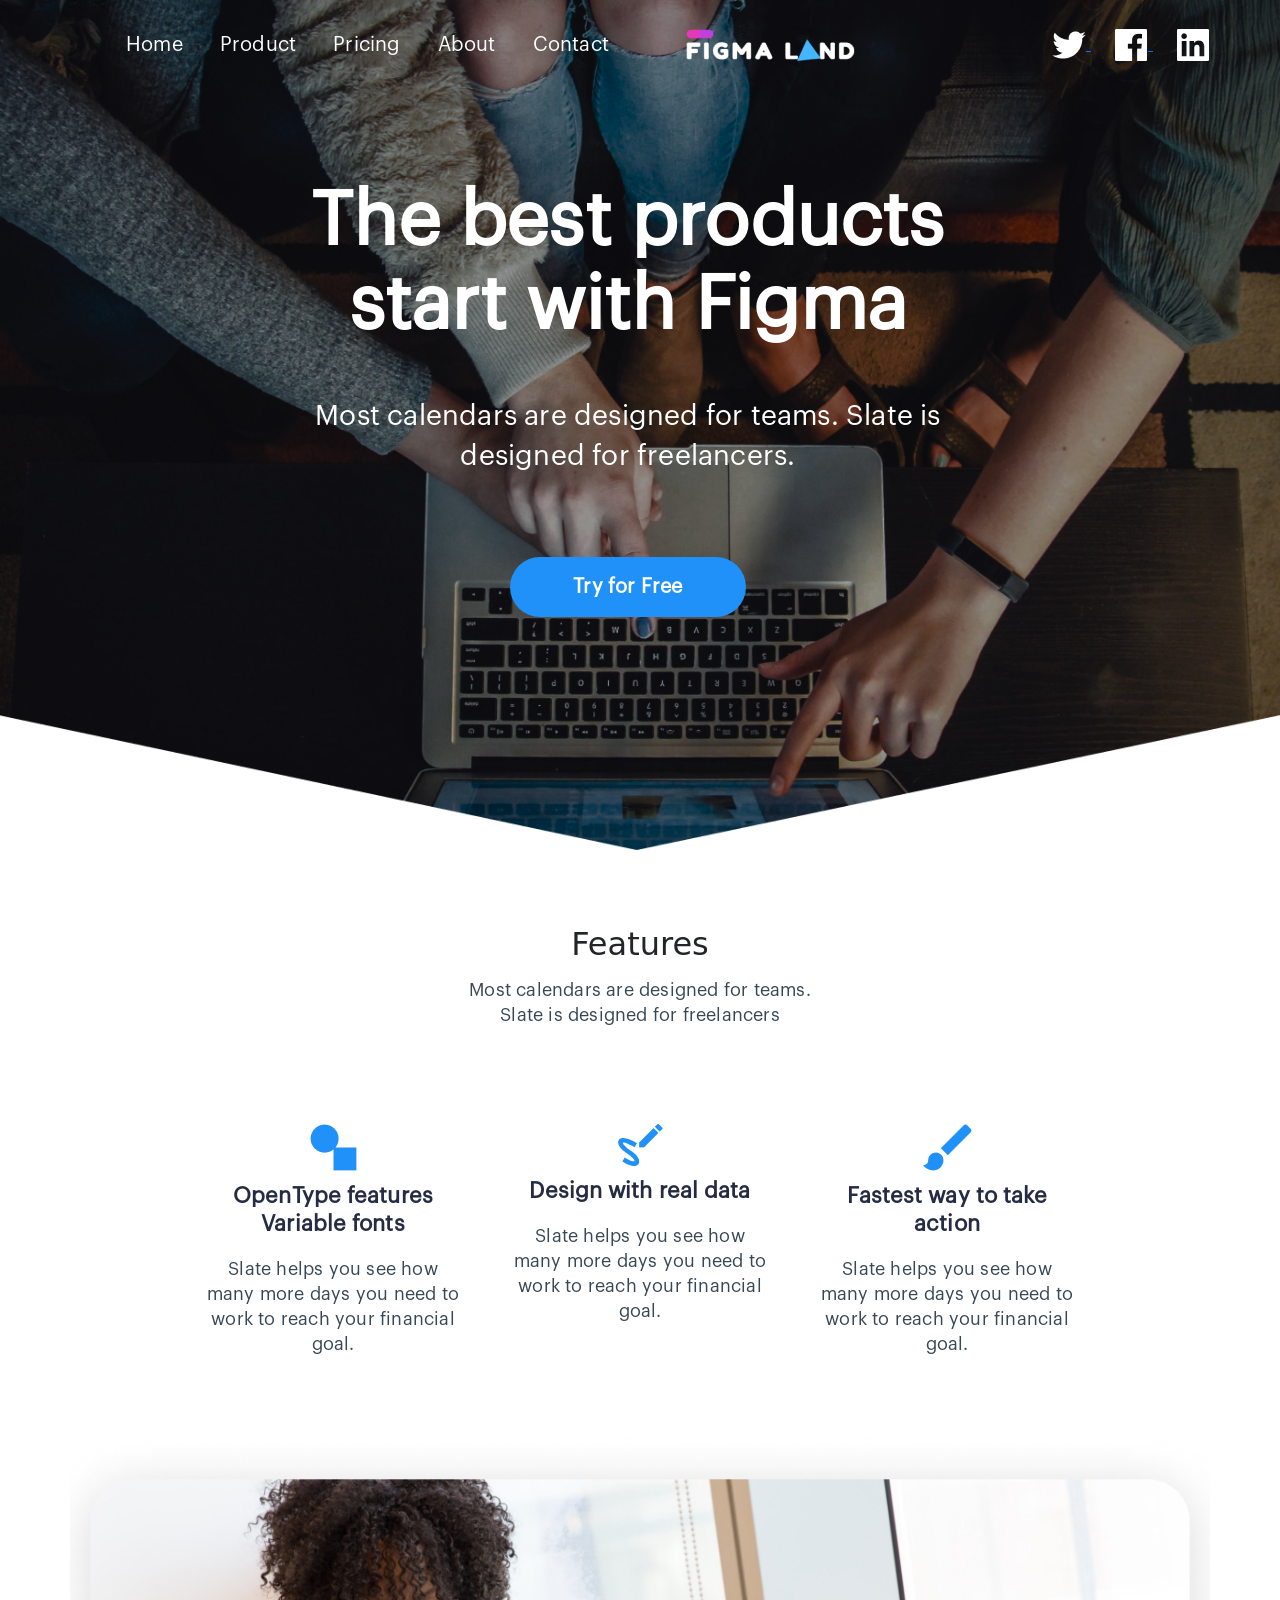
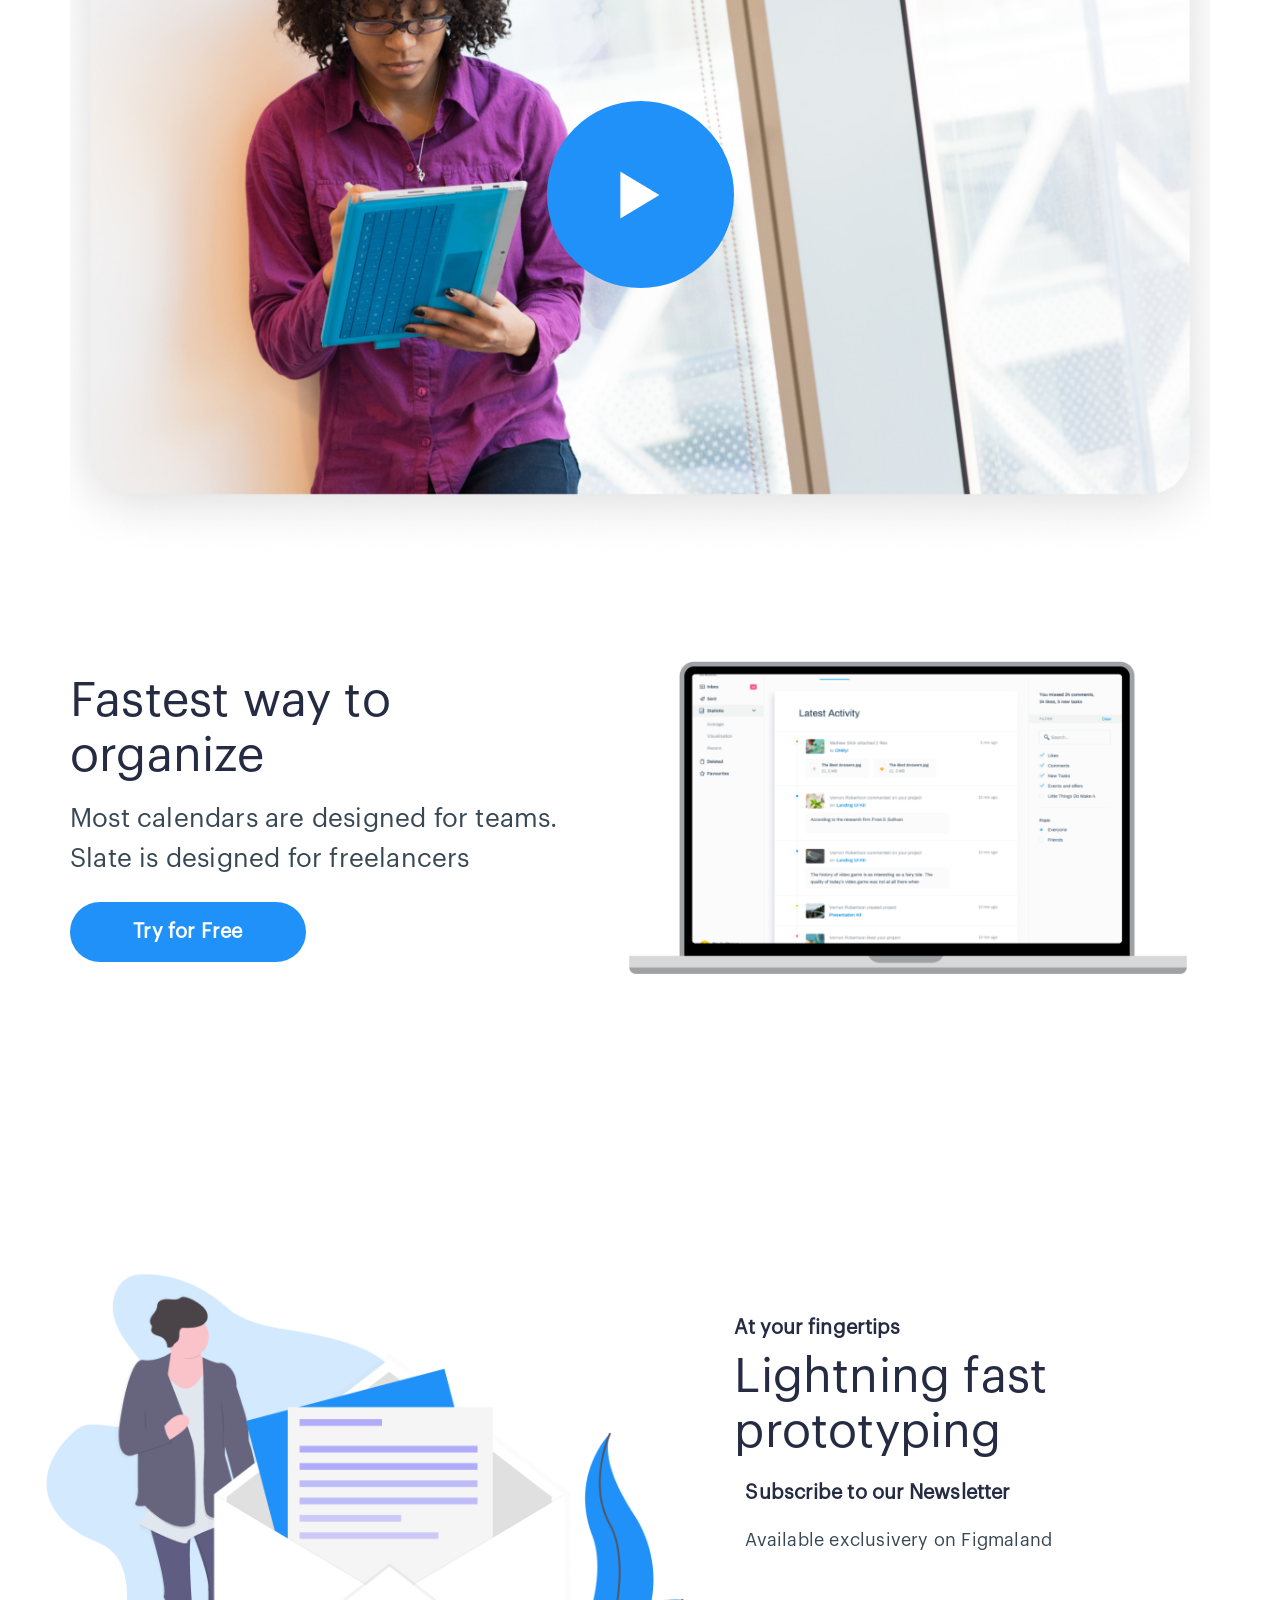
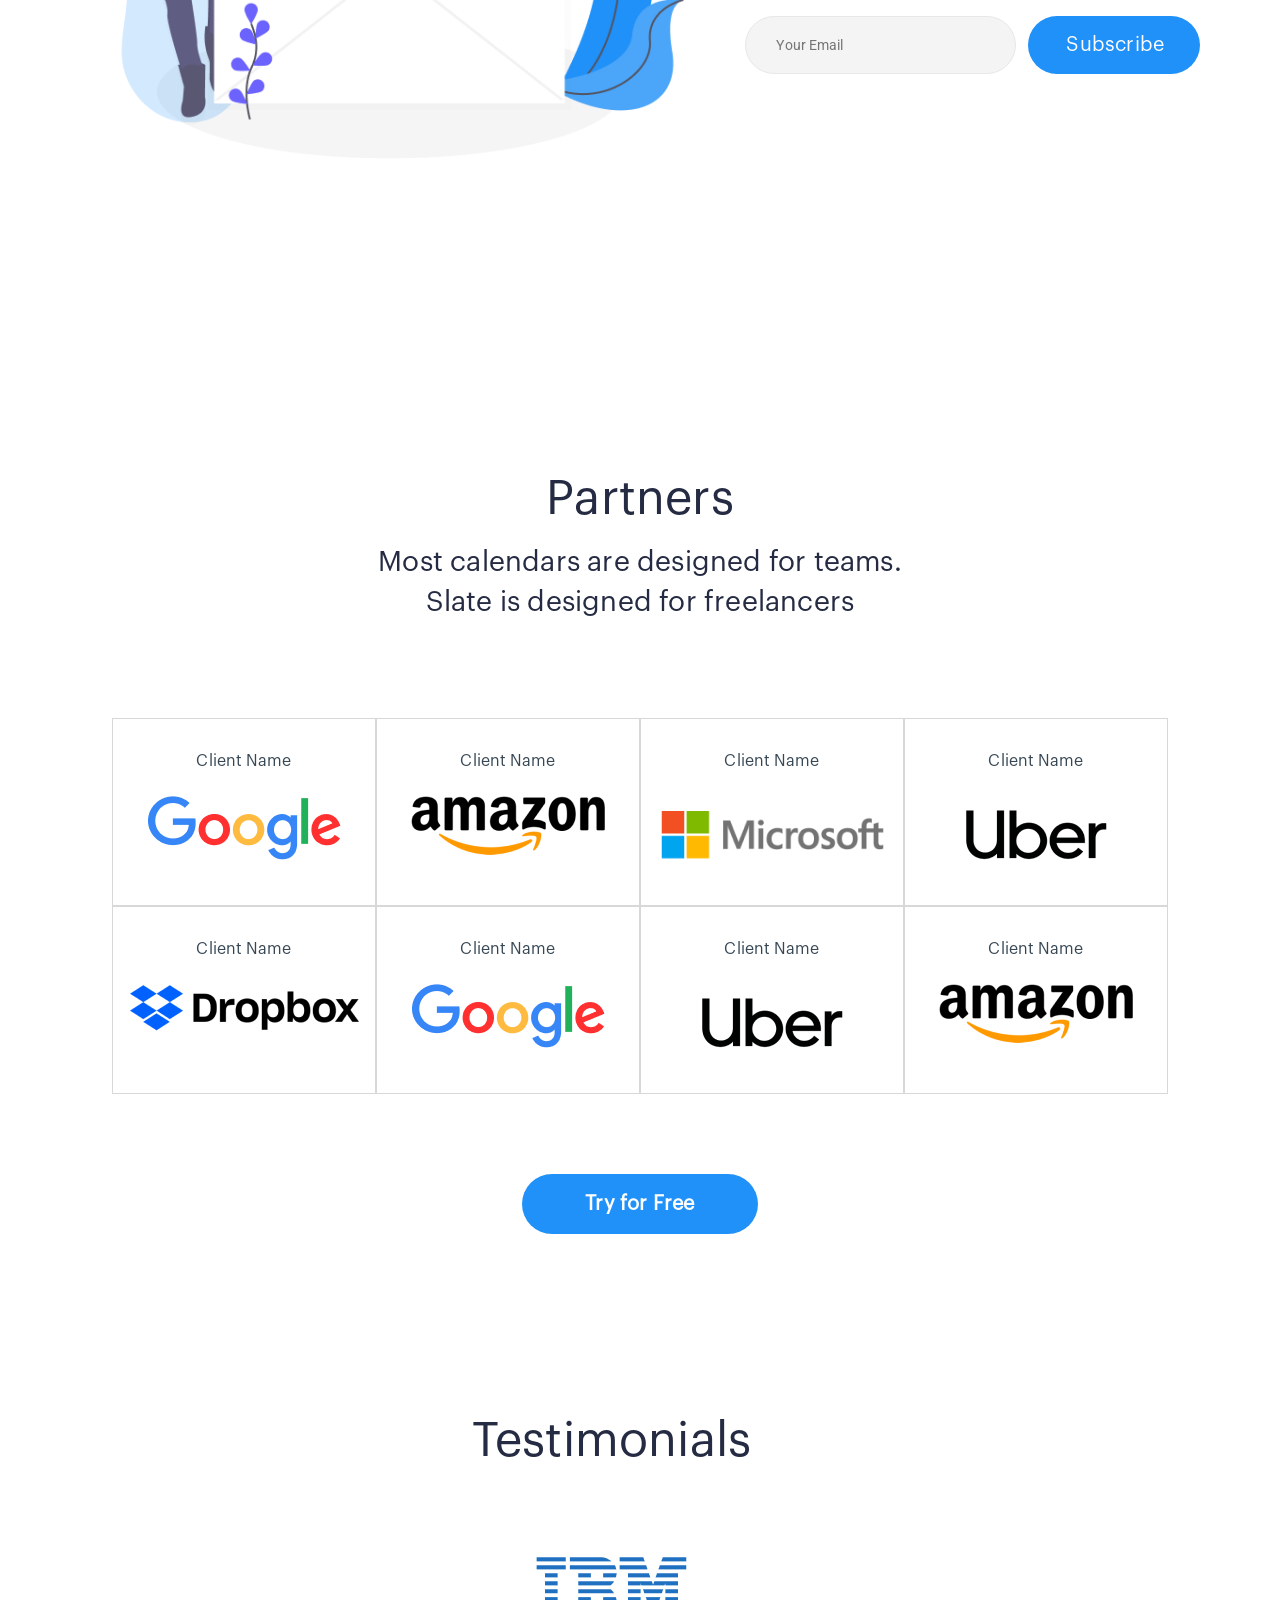
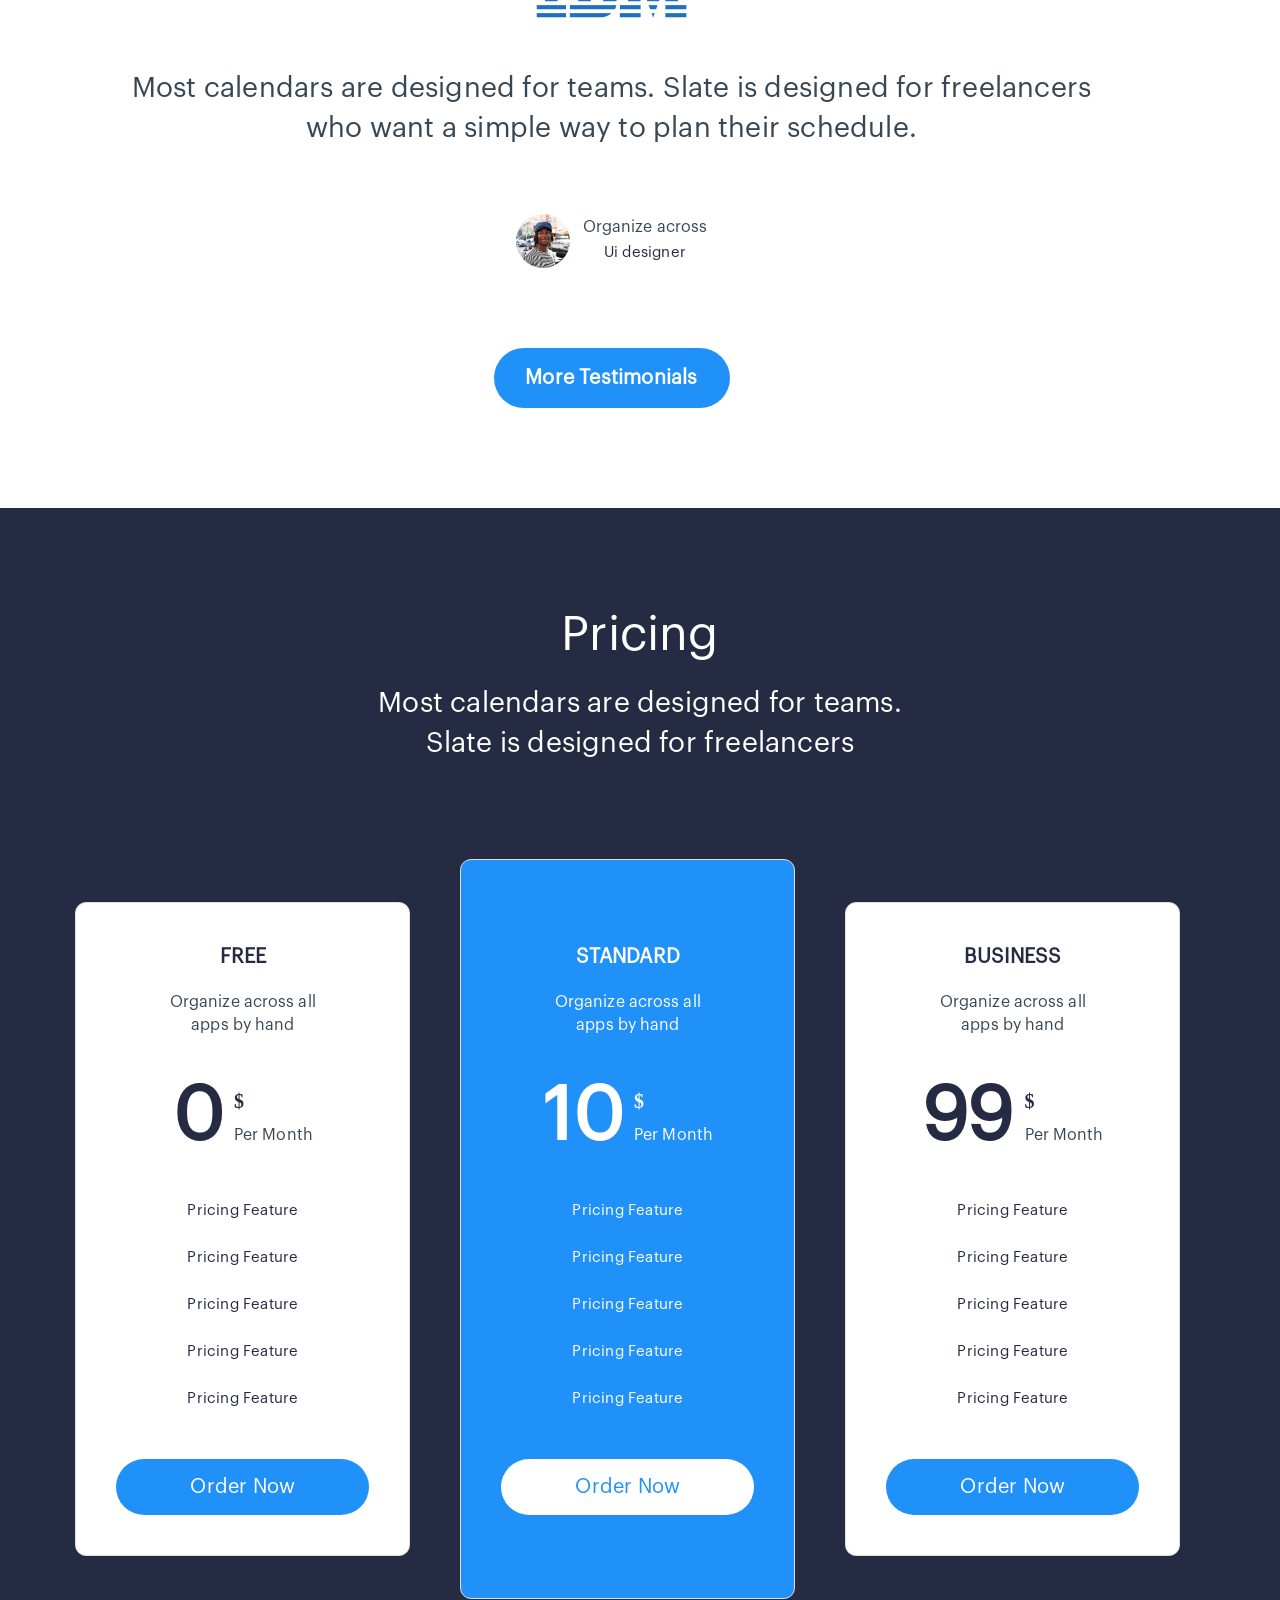
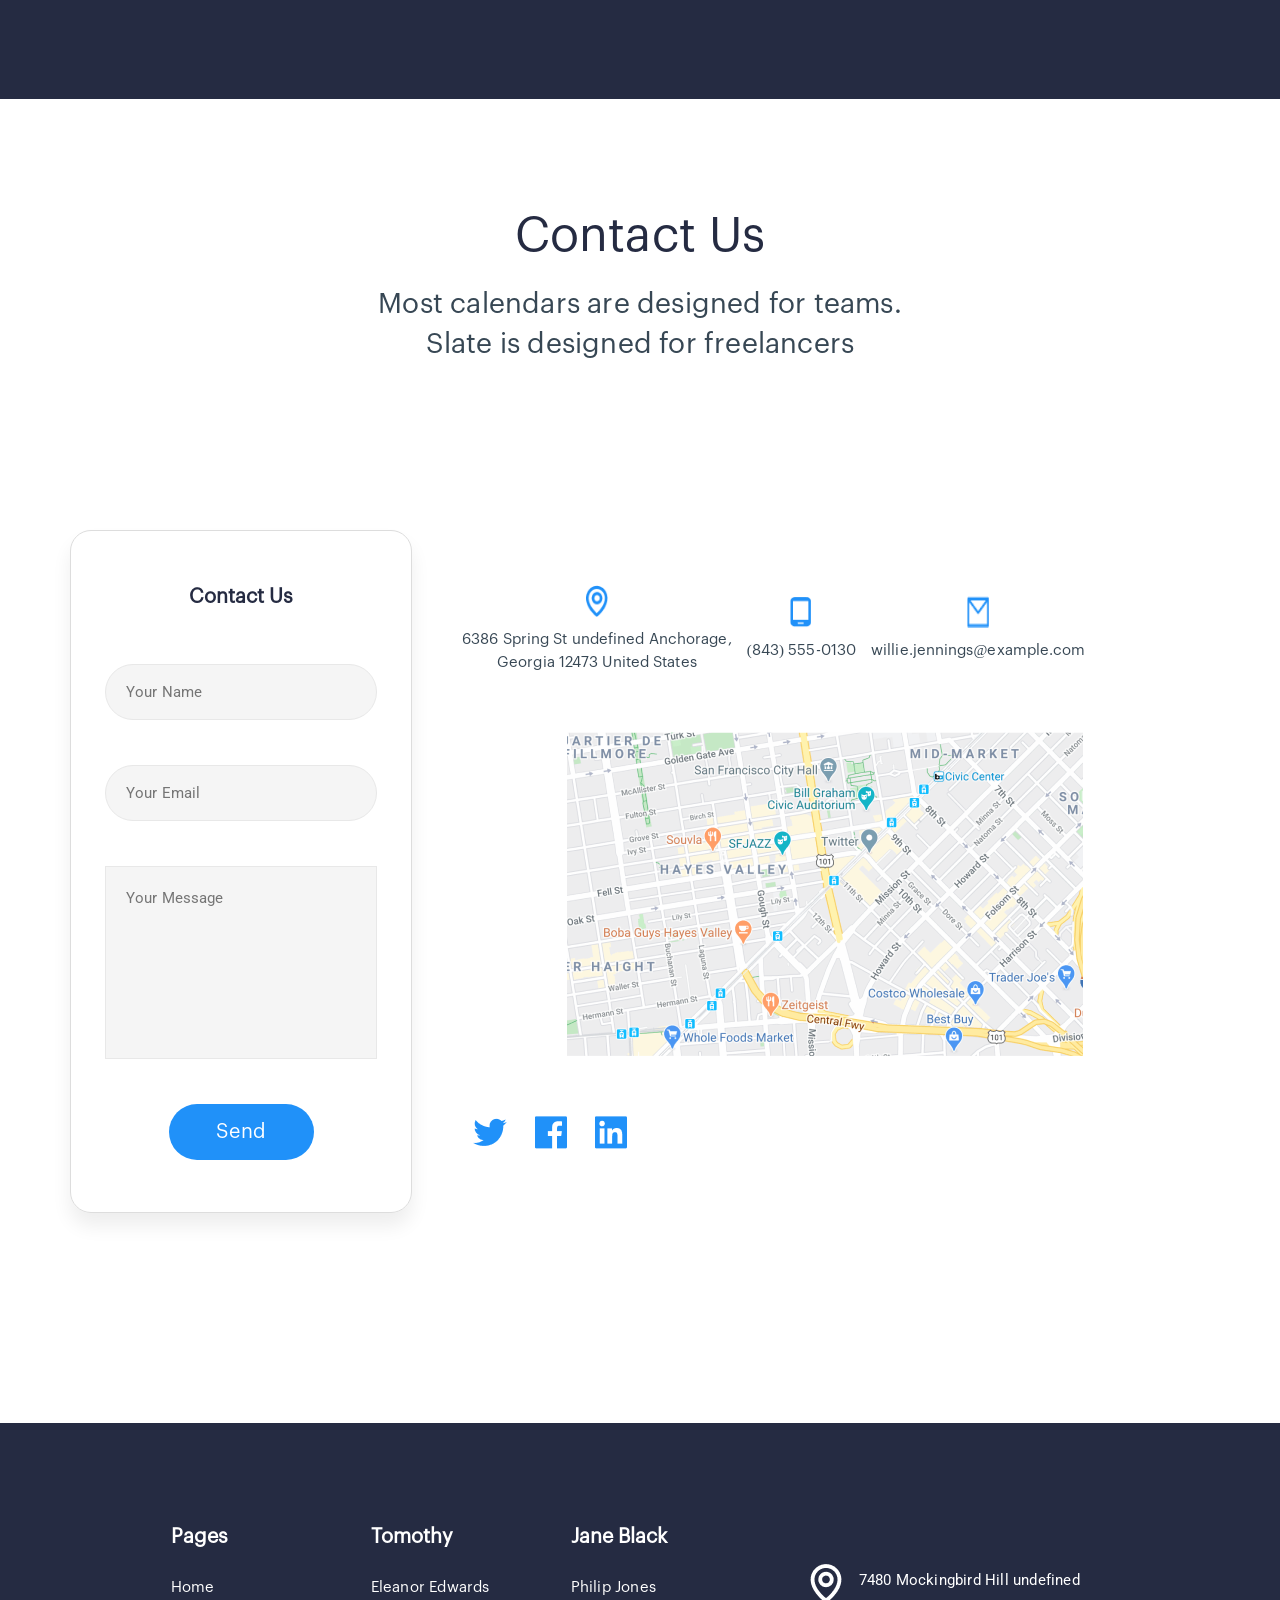
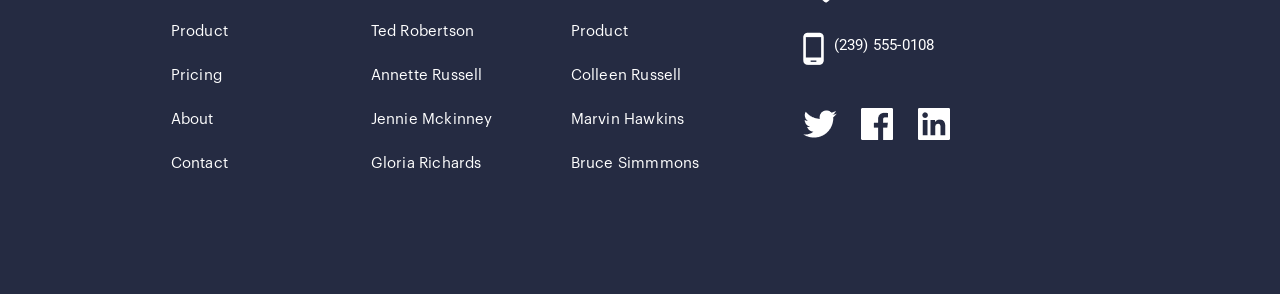
==== commit 7633a207: "Add files via upload" ====
--- a/index.html
+++ b/index.html
@@ -1,405 +1,500 @@
-<!DOCTYPE html>
-<html lang="en">
-<head>
-    <meta charset="UTF-8">
-    <meta name="viewport" content="width=device-width, initial-scale=1">
-    <meta http-equiv="X-UA-Compatible" content="ie=edge">
-    <link rel="stylesheet" href="style.css">
-    <link rel="stylesheet" href="Mobile.css">
-    <meta http-equiv="X-UA-Compatible" content="ie=edge">
-    <title>School Heart</title>
-    <link rel="stylesheet" href="https://fonts.googleapis.com/icon?family=Material+Icons">
-    <link rel="preconnect" href="https://fonts.googleapis.com">
-    <link rel="preconnect" href="https://fonts.gstatic.com" crossorigin>
-    <link href="https://fonts.googleapis.com/css2?family=Montserrat:ital,wght@0,100..900;1,100..900&display=swap" rel="stylesheet">
-</head>
-<body>
-<header>
-
-    <div class="navbar">
-
-        <nav>
-            <h1 class="logo">
-                Brandname
-            </h1>
-
-          <div class="nav-links">
-            <ul>
-                <li>
-                    <a href="#">Home</a>
-                </li>
-
-                <li>
-                    <a href="#">Product</a>
-                </li>
-
-                <li>
-                    <a href="#">Pricing</a>
-                </li>
-
-                <li>
-                    <a href="#">Contact</a>
-                </li>
-            </ul>
-            <div class="nav-buttons">
-                <a href="#" class="login-btn">Login</a>
-                <a href="#" class="join-btn">JOIN US</a>
-            </div>
-
-          </div>
-            <div class="toggle">
-                <span>Menu</span>
-            </div>
-    </nav>
-
-        </div>
-</header>
-<!--        End of header-->
-<section class="banner-section">
-
-        <div class="container">
-           <div class="header-contents">
-            <div class="main-content">
-                <h5>Join Us</h5>
-                <h1>HIGH QUALITY<br> COURSES</h1>
-                <h4>Our goal is to make online education work for everyone</h4>
-                <a href="#" class="join-us-btn">Join Us</a>
-            </div>
-
-            </div>
-        </div>
-</section>
-
-<section class="banner-cards">
-    <div class="container">
-        <div class="col-card">
-            <div class="card-container">
-                <img src="col-card1.png" alt="card1">
-                <h3>Lifetime access</h3>
-                <hr class="bold-line">
-                <p>The gradual accumulation of<br>
-                    information about atomic and
-                    small-scale behaviour...</p>
-            </div>
-
-            <div class="card-container">
-                <img src="col-card2.png" alt="card2">
-                <h3>training courses</h3>
-                <hr class="bold-line">
-                <p>The gradual accumulation of<br>
-                    information about atomic and
-                    small-scale behaviour...</p>
-            </div>
-
-            <div class="card-container2">
-                <img src="col-card3.png" alt="card3">
-                <h3>Expert instruction</h3>
-                <hr class="bold-line">
-                <p>The gradual accumulation of<br>
-                    information about atomic and small-scale behaviour...</p>
-            </div>
-        </div>
-    </div>
-</section>
-
-<section class="container">
-
-       <div class="courses-section">
-    <div class="left">
-      <img src="student.png" alt="student">
-    </div>
-
-    <div class="right">
-        <div class="text-section">
-        <hr class="bold-line">
-        <h2>Watch our Courses</h2>
-        <p>Problems trying to resolve the conflict between<br> the two major realms of Classical physics:<br> Newtonian
-            mechanics</p>
-       <a href="#" class="learn-more">Learn
-           More<i class="next-arrow"><img src="icon%20arrow-next.png" alt="next-arrow"></i></a>
-    </div>
-       </div>
-       </div>
-</section>
-
-<section class="container">
-
-    <div class="client-section">
-
-    <div class="clients-left-section">
-
-        <div class="clients-text-section">
-        <hr class="bold-line">
-        <h2>Every Client Matters</h2>
-        <p>Problems trying to resolve the conflict between<br> the two major realms of Classical physics:<br>Newtonian
-            mechanics</p>
-        <a href="#" class="learn-more">Learn
-            More<i class="next-arrow"><img src="icon%20arrow-next.png" alt="next-arrow"></i></a>
-        </div>
-
-    </div>
-
-    <div class="client-right-section">
-      <img src="card6.png" alt="Client-matter">
-    </div>
-
-    </div>
-</section>
-
-<section class="container">
-
-    <div class="quality-section">
-
-   <div class="quality-text-section">
-    <div class="get-text-section">
-        <h6>Courses</h6>
-        <h2>Get Quality <br>Education</h2>
-        <p>Problems trying to resolve the conflict between<br> the two major realms of Classical physics: Newtonian
-            mechanics</p>
-    </div>
-   </div>
-
-    <div class="quality-cards">
-        <img src="Product card1.png" alt="card1">
-        <img src="Product card2.png" alt="card2">
-        <img src="Product card3.png" alt="card3">
-        <img src="col-md-4.png" alt="card4">
-    </div>
-
-    </div>
-</section>
-
-<section class="popular-courses-section">
-
-    <div class="container">
-
-  <div class="practice-section">
-   <div class="popular-text-section">
-       <h6>Practice Advice</h6>
-       <h2>Most Popular Courses</h2>
-       <p>Problems trying to resolve the conflict between<br> the two major realms of Classical physics: Newtonian
-           mechanics</p>
-   </div>
-      </div>
-
-
-    <div class="popular-cards">
-
-        <div class="popular-card1">
-
-            <img src="popular%20card%20heart.png" alt="heart-image">
-            <h3>FRE</h3>
-            <h6>Organize across all apps by<br> hand</h6>
-            <h2>19$</h2>
-            <h5>Per Month</h5>
-            <p>Slate helps you see how<br>
-                many more days you need...</p>
-            <div class="circle-marked">
-
-                <img src="circle.png" alt="circle"><p> Unlimited product updates</p>
-                <img src="circle.png" alt="circle"><p> Unlimited product updates</p>
-                <img src="circle.png" alt="circle"><p> Unlimited product updates</p>
-                <img src="circle2.png" alt="circle"><p> 1TB Cloud storage</p>
-                <img src="circle2.png" alt="circle"><p> Email and community <br> support</p>
-
-            </div>
-            <button class="box">Try for free</button>
-
-        </div>
-
-
-        <div class="popular-card2">
-            <div class="corner-button">New</div>
-            <img src="popular%20card%20heart.png" alt="heart-image">
-            <h3>FREE</h3>
-            <h6>Organize across all apps by<br> hand</h6>
-            <h2>19$</h2>
-            <h5>Per Month</h5>
-            <p>Slate helps you see how<br>
-                many more days you need...</p>
-            <button class="box">Try for free</button>
-
-            <div class="circle-marked">
-
-                <img src="circle.png" alt="circle"><p> Unlimited product updates</p>
-                <img src="circle.png" alt="circle"><p> Unlimited product updates</p>
-                <img src="circle.png" alt="circle"><p> Unlimited product updates</p>
-                <img src="circle2.png" alt="circle"><p>  1TB Cloud storage</p>
-                <img src="circle2.png" alt="circle"><p> Email and community<br> support</p>
-
-            </div>
-
-        </div>
-
-
-        <div class="popular-card2">
-            <img src="popular%20card%20heart.png" alt="heart-image">
-            <h3>FREE</h3>
-            <h6>Organize across all apps by<br> hand</h6>
-            <h2>19$</h2>
-            <h5>Per Month</h5>
-            <p>Slate helps you see how<br>
-                many more days you need...</p>
-            <button class="box">Try for free</button>
-
-            <div class="circle-marked">
-
-                <img src="circle.png" alt="circle"><p> Unlimited product updates</p>
-                <img src="circle.png" alt="circle"><p> Unlimited product updates</p>
-                <img src="circle.png" alt="circle"><p> Unlimited product updates</p>
-                <img src="circle2.png" alt="circle"><p>  1TB Cloud storage</p>
-                <img src="circle2.png" alt="circle"><p> Email and community<br> support</p>
-
-            </div>
-
-        </div>
-
-    </div>
-
-    </div>
-</section>
-
-<section>
-    <div class="container">
-    <div class="testimonials-text">
-     <div class="testimonial-text-section">
-         <h6>Testimonials</h6>
-         <h2>Our Popular Courses</h2>
-         <p>Problems trying to resolve the conflict between<br> the two major realms of Classical physics: Newtonian
-             mechanics</p>
-     </div>
-    </div>
-        <div class="designer">
-            <div class="designer-content">
-            <div class="testimonials-designer">
-                <img src="circle sec-.png" alt="designer">
-                <p>Slate helps you see how many more days<br> you need to work to reach your financial <br>goal for the
-                    month and year.</p>
-                <div class="rating">
-                 <img src="ratingstar.png" alt="rating star" style="width: 22px; height: 22px;">
-                 <img src="ratingstar.png" alt="rating star" style="width: 22px; height: 22px;">
-                 <img src="ratingstar.png" alt="rating star" style="width: 22px; height: 22px;">
-                 <img src="ratingstar.png" alt="rating star" style="width: 22px; height: 22px;">
-                 <img src="ratingstar2.png" alt="rating star" style="width: 18px; height: 18px;">
-
-                </div>
-                <h5>Regina Miles</h5>
-                <h6>Designer</h6>
-            </div>
-
-            <div class="testimonials-designer">
-                <img src="circle%20sec2.png" alt="designer">
-                <p>Slate helps you see how many more days<br> you need to work to reach your financial<br> goal for the
-                    month and
-                    year.</p>
-                <div class="rating">
-                    <img src="ratingstar.png" alt="rating star" style="width: 22px; height: 22px;">
-                    <img src="ratingstar.png" alt="rating star" style="width: 22px; height: 22px;">
-                    <img src="ratingstar.png" alt="rating star" style="width: 22px; height: 22px;">
-                    <img src="ratingstar.png" alt="rating star" style="width: 22px; height: 22px;">
-                    <img src="ratingstar2.png" alt="rating star" style="width: 18px; height: 18px;">
-                </div>
-                <h5>Regina Miles</h5>
-                <h6>Designer</h6>
-            </div>
-            </div>
-        </div>
-    </div>
-
-</section>
-
-<section>
-     <div class="container">
-       <div class="newsletter-content">
-         <div class="newsletter-text-section">
-        <h6>Newsletter</h6>
-        <h2>Our Popular Courses</h2>
-        <p>Problems trying to resolve the conflict between<br>
-            the two major realms of Classical physics: Newtonian
-            mechanics</p>
-         </div>
-
-        <form class="subscribe-form">
-            <input type="email" name="email" placeholder="Your Email">
-            <input type="submit" value="Subscribe">
-        </form>
-     </div>
-     </div>
-</section>
-
-<footer class="footer">
-
-    <section class="footer-container">
-
-     <div class="main-footer">
-
-        <div class="main-title">
-           <h4>Company Info</h4>
-            <ul>
-                <li><a href="#">About Us</a></li>
-                <li><a href="#">Carrier</a></li>
-                <li><a href="#">We are hiring</a></li>
-                <li><a href="#">Blog</a></li>
-            </ul>
-        </div>
-
-        <div class="main-title">
-            <h4>Legal</h4>
-            <ul>
-                <li><a href="#">About Us</a></li>
-                <li><a href="#">Carrier</a></li>
-                <li><a href="#">We are hiring</a></li>
-                <li><a href="#">Blog</a></li>
-            </ul>
-        </div>
-
-        <div class="main-title">
-            <h4>Features</h4>
-            <ul>
-                <li><a href="#">Business Marketing</a></li>
-                <li><a href="#">User Analytic</a></li>
-                <li><a href="#">Live Chat</a></li>
-                <li><a href="#">Unlimited Support</a></li>
-            </ul>
-        </div>
-
-        <div class="main-title">
-            <h4>Resources</h4>
-            <ul>
-                <li><a href="#">IOS & Android</a></li>
-                <li><a href="#">Watch a Demo</a></li>
-                <li><a href="#">Customers</a></li>
-                <li><a href="#">API</a></li>
-            </ul>
-        </div>
-
-        <div class="main-title">
-            <h4>Get In Touch</h4>
-            <p><i class="icons"><img src="bx-phone.png" alt="phone" ></i>(480) 555-0103</p>
-            <p><i class="icons"><img src="bx-map.png" alt="map"></i>4577 Washington Ave. Manchester,<br> Kentucky
-                39495</p>
-            <p><i class="icons"><img src="send-alt.png" alt="Alerts"></i><a href="#">debra.holt@example
-                .com</a></p>
-        </div>
-     </div>
-    </section>
-
-    <section class="footer-social">
-        <div class="footer-social-content">
-
-         <div class="creator">
-            <p>Made With Love By Figmaland All Right Reserved</p>
-         </div>
-
-        <div class="social-icons">
-            <img src="facebook%20sec-.png" alt="facebook-icon">
-            <img src="instagram-outlined.png" alt="instagram-icon">
-            <img src="twitter-outlined.png" alt="twitter-icon">
-        </div>
-
-        </div>
-
-    </section>
-</footer>
-</body>
+<!DOCTYPE html>
+<html lang="en">
+<head>
+    <meta charset="UTF-8">
+    <meta name="viewport" content="width=device-width, initial-scale=1">
+    <meta http-equiv="X-UA-Compatible" content="ie=edge">
+    <title>Figma Land</title>
+    <link href="https://fonts.googleapis.com/css2?family=
+    Montserrat:ital,wght@0,100..900;1,100..900&amp;family=
+    Roboto:ital,wght@0,100;0,300;0,400;0,500;0,700;0,900;1,100;1,300;1,400;1,500;1,700;1,900&amp;display=
+    swap" rel="stylesheet">
+    <link rel="stylesheet" href="bootstrap.css">
+    <link rel="stylesheet" href="style.css">
+</head>
+<body>
+
+<header class="header">
+
+    <nav class="navbar navbar-expand-lg navbar-dark">
+        <div class="container">
+            <div class="collapse navbar-collapse" id="navbarNav">
+                <ul class="navbar-nav ms-5">
+                    <li class="nav-item">
+                        <a class="nav-link" href="#">Home</a>
+                    </li>
+                    <li class="nav-item">
+                        <a class="nav-link" href="#">Product</a>
+                    </li>
+                    <li class="nav-item">
+                        <a class="nav-link" href="#">Pricing</a>
+                    </li>
+                    <li class="nav-item">
+                        <a class="nav-link" href="#">About</a>
+                    </li>
+                    <li class="nav-item">
+                        <a class="nav-link" href="#">Contact</a>
+                    </li>
+                </ul>
+            </div>
+
+            <a class="navbar-brand" href="#"><img src="logo.png" alt="figma land"></a>
+
+
+            <div class="nav-media d-none d-md-block">
+                <a href="#" class="me-4">
+                    <img src="twitter.png" alt="twitter image">
+                </a>
+
+                <a href="#" class="me-4">
+                    <img src="facebook.png" alt="facebook image">
+                </a>
+
+                <a href="#">
+                    <img src="linked%20in.png" alt="linked in image">
+                </a>
+            </div>
+
+                <button class="navbar-toggler" type="button" data-bs-toggle="collapse" data-bs-target="#navbarNav, nav-media"
+                     aria-controls="navbarNav, nav-media" aria-expanded="false" aria-label="Toggle
+                     navigation">
+                <span class="navbar-toggler-icon"></span>
+            </button>
+
+        </div>
+    </nav>
+
+</header>
+<!--End of header section-->
+
+    <section class="banner">
+        <div class="container">
+            <div class="row">
+                <div class="col">
+                    <div class="banner_text">
+                        <h1 class="title mb-5">The best products start with Figma</h1>
+                        <p class="subtitle">Most calendars are designed for teams. Slate is designed for
+                            freelancers.</p>
+                    </div>
+                    <a href="#" class="btn btn-primary">Try for Free</a>
+                </div>
+
+                </div>
+            </div>
+    </section>
+<!--End of banner section-->
+
+<section class="container">
+
+    <div class="features">
+
+    <div class="features-content">
+        <h2>Features</h2>
+        <p class="card-para">
+            Most calendars are designed for teams.<br>
+             Slate is designed for freelancers
+        </p>
+    </div>
+    <div class="features-cards">
+        <div class="card">
+            <img src="featureitem1.png" alt="feature item">
+            <h3 class="card-head">OpenType features
+                Variable fonts</h3>
+            <p class="card-para">Slate helps you see how
+                many more days you need
+                to work to reach your
+                financial goal.</p>
+        </div>
+
+        <div class="card">
+            <img src="feature-card2.png" alt="feature item">
+            <h3 class="card-head">Design with real data</h3>
+            <p class="card-para">Slate helps you see how
+                many more days you need
+                to work to reach your
+                financial goal.</p>
+        </div>
+
+        <div class="card">
+            <img src="featureitem3.png" alt="feature item">
+            <h3 class="card-head">Fastest way to
+                take action</h3>
+            <p class="card-para">Slate helps you see how
+                many more days you need
+                to work to reach your
+                financial goal.</p>
+        </div>
+    </div>
+
+        <div class="feature-video">
+            <div class="play-btn">
+                <img src="play-img.png" alt="Play Button Image">
+            </div>
+        </div>
+
+    </div>
+</section>
+<!--End of feature section-->
+<section class="container">
+
+    <div class="d-flex flex-lg-nowrap flex-md-wrap flex-sm-wrap">
+
+        <div class="organize-content">
+        <h2>Fastest way to
+            organize</h2>
+        <p>Most calendars are designed for teams.<br>
+            Slate is designed for freelancers</p>
+            <a href="#" class="btn btn-primary">Try for Free</a>
+
+        </div>
+ 
+        <div class="col-12 col-md-4 col-lg-6">
+          <img src="@%20Macbook%20Pro.png" alt="macbook image" class="img-fluid">
+         </div>
+
+     </div>
+</section>
+<!--End of organize section-->
+
+<section class="container">
+ <div class="d-flex flex-wrap">
+    <div class="d-flex flex-lg-nowrap flex-md-wrap flex-sm-wrap">
+      <div class="col-12 col-md-4 col-lg-7">
+          <img src="undraw_newsletter.png" alt="newsletter" class="img-fluid">
+      </div>
+
+        <div class="flex-fill" style="flex-basis: 50%;">
+            <div class="register_text">
+                <h3>At your fingertips</h3>
+                <h2>Lightning fast
+                    prototyping </h2>
+            </div>
+
+            <div class="register_Email">
+                <h3>Subscribe to our Newsletter</h3>
+                <p>Available exclusivery on Figmaland</p>
+                <div class="enter-mail">
+                    <input type="email" name="email" id="email" class="input_email" placeholder="Your Email">
+                    <button class="mailBtn">Subscribe</button>
+                </div>
+            </div>
+        </div>
+    </div>
+ </div>
+</section>
+<!--End of newsletter section-->
+<section class="container">
+    <div class="partner-section">
+        <div class="partner">
+            <h2>Partners</h2>
+            <p>Most calendars are designed for teams.<br>
+                Slate is designed for freelancers</p>
+        </div>
+
+        <div class="partner-logos">
+            <div class="logo_box">
+                <h6>Client Name</h6>
+                <img src="logos_google.png" alt="google_Logo">
+            </div>
+
+            <div class="logo_box">
+                <h6>Client Name</h6>
+                <img src="amazon.png" alt="amazon_Logo">
+            </div>
+
+            <div class="logo_box">
+                <h6>Client Name</h6>
+                <img src="microsoft.png" alt="microsoft_Logo">
+            </div>
+
+            <div class="logo_box">
+                <h6>Client Name</h6>
+                <img src="uber.png" alt="uber_Logo">
+            </div>
+
+            <div class="logo_box">
+                <h6>Client Name</h6>
+                <img src="dropbox.png" alt="dropbox_Logo">
+            </div>
+
+            <div class="logo_box">
+                <h6>Client Name</h6>
+                <img src="logos_google.png" alt="google_Logo">
+            </div>
+
+            <div class="logo_box">
+                <h6>Client Name</h6>
+                <img src="uber.png" alt="uber_Logo">
+            </div>
+
+            <div class="logo_box">
+                <h6>Client Name</h6>
+                <img src="amazon.png" alt="amazon_Logo">
+            </div>
+
+        </div>
+
+        <div>
+            <a href="#" class="btn btn-primary">Try for Free</a>
+        </div>
+
+    </div>
+</section>
+<!--End of partner section-->
+<section class="container">
+    <div class="testimonials">
+
+        <div class="title">
+            <h2>Testimonials</h2>
+        </div>
+
+        <div class="testimonial-content">
+            <img src="test-content.png" alt="IBM">
+            <p>Most calendars are designed for teams. Slate is designed for freelancers<br>
+                who want a simple way to plan their schedule.</p>
+            <div class="ui-designer">
+              <img src="designer-img.png" alt="ui-designer">
+
+                <div class="designer-text">
+                 <h5>Organize across</h5>
+                 <p>Ui designer</p>
+                </div>
+
+            </div>
+        </div>
+
+        <div>
+         <a href="#" class="btn btn-primary">More Testimonials</a>
+        </div>
+
+     </div>
+</section>
+<!--End of testimonials-->
+<section class="pricing-section">
+    <div class="container">
+
+        <div class="pricing-content">
+          <h2>Pricing</h2>
+            <p>Most calendars are designed for teams.<br>
+                Slate is designed for freelancers</p>
+        </div>
+
+        <div class="col-12 ">
+
+         <div class="d-flex flex-lg-nowrap flex-sm-wrap">
+
+            <div class="deal">
+                <div class="deal-head">
+                    <h3>FREE</h3>
+                    <h6>Organize across all
+                        apps by hand</h6>
+                </div>
+                <div class="price">
+                    <h1>0</h1>
+                    <div class="dollar">
+                        <h3>$</h3>
+                        <h6>Per Month</h6>
+                    </div>
+                </div>
+
+                    <div class="feature-now">
+                        <ul>
+                            <li>Pricing Feature</li>
+                            <li>Pricing Feature</li>
+                            <li>Pricing Feature</li>
+                            <li>Pricing Feature</li>
+                            <li>Pricing Feature</li>
+                        </ul>
+                    </div>
+
+                    <a href="#" class="btn btn-primary">Order Now</a>
+
+            </div>
+
+            <div class="deal active">
+                <div class="deal-head">
+                    <h3 class="active">STANDARD</h3>
+                    <h6 class="active">Organize across all
+                        apps by hand</h6>
+                </div>
+                <div class="price">
+                    <h1 class="active">10</h1>
+                    <div class="dollar">
+                        <h3 class="active">$</h3>
+                        <h6 class="active">Per Month</h6>
+                    </div>
+                </div>
+
+                    <div class="feature-now">
+                        <ul>
+                            <li class="active">Pricing Feature</li>
+                            <li class="active">Pricing Feature</li>
+                            <li class="active">Pricing Feature</li>
+                            <li class="active">Pricing Feature</li>
+                            <li class="active">Pricing Feature</li>
+                        </ul>
+                    </div>
+
+                    <a href="#" class="btn active">Order Now</a>
+
+            </div>
+
+            <div class="deal">
+                <div class="deal-head">
+                    <h3>BUSINESS</h3>
+                    <h6>Organize across all
+                        apps by hand</h6>
+                </div>
+                <div class="price">
+                    <h1>99</h1>
+                    <div class="dollar">
+                        <h3>$</h3>
+                        <h6>Per Month</h6>
+                    </div>
+                </div>
+
+                    <div class="feature-now">
+                        <ul>
+                            <li>Pricing Feature</li>
+                            <li>Pricing Feature</li>
+                            <li>Pricing Feature</li>
+                            <li>Pricing Feature</li>
+                            <li>Pricing Feature</li>
+                        </ul>
+                    </div>
+
+                    <a href="#" class="btn btn-primary">Order Now</a>
+
+            </div>
+
+        </div>
+        </div>
+
+    </div>
+</section>
+<!--End of pricing section-->
+<section class="container">
+
+    <div class="contact-us">
+
+        <div class="contact-content">
+            <h2>Contact Us</h2>
+            <p>Most calendars are designed for teams.<br>
+                Slate is designed for freelancers</p>
+        </div>
+
+        <div class="d-flex flex-lg-nowrap flex-md-wrap flex-sm-wrap">
+            <div class="signup-form">
+               <h3>Contact Us</h3>
+                <input type="text" name="full-name" class="name" placeholder="Your Name">
+                <input type="email" name="email" class="email" placeholder="Your Email">
+                <textarea name="self-about" id="selfabout" class="selfabout" placeholder="Your Message"></textarea>
+                <a href="#" class="btn btn-primary">Send</a>
+            </div>
+
+            <div class="more-info">
+                <div class="information-blocks">
+                    <div class="block">
+                        <img src="address-img.png" alt="address-image">
+                        <h5>6386 Spring St undefined Anchorage,<br>
+                            Georgia 12473 United States</h5>
+                    </div>
+
+                    <div class="block">
+                        <img src="phone-img.png" alt="phone-image">
+                        <h5>(843) 555-0130</h5>
+                    </div>
+
+                    <div class="block">
+                        <img src="mailbox.png" alt="mailbox-image">
+                        <h5>willie.jennings@example.com</h5>
+                    </div>
+
+                </div>
+
+                <div class="map">
+                    <img src="@%20map%20screen.png" alt="map-image">
+                </div>
+
+                <div class="social-icon">
+                    <img src="twitter-map.png" alt="twitter-image">
+                    <img src="facebook-map.png" alt="facebook-image">
+                    <img src="linkedin-map.png" alt="linked in">
+                </div>
+
+            </div>
+
+        </div>
+
+    </div>
+</section>
+<!--End of contact us section-->
+<footer class="footer">
+    <div class="container">
+    <div class="d-flex flex-lg-nowrap flex-sm-wrap">
+
+          <div class="footer-menu">
+             <div class="menu-items">
+                 <h3>Pages</h3>
+                 <ul class="menu-links">
+                     <li><a href="#">Home</a></li>
+                     <li><a href="#">Product</a></li>
+                     <li><a href="#">Pricing</a></li>
+                     <li><a href="#">About</a></li>
+                     <li><a href="#">Contact</a></li>
+                 </ul>
+             </div>
+
+              <div class="menu-items">
+                  <h3>Tomothy</h3>
+                  <ul class="menu-links">
+                      <li><a href="#">Eleanor Edwards</a></li>
+                      <li><a href="#">Ted Robertson</a></li>
+                      <li><a href="#">Annette Russell</a></li>
+                      <li><a href="#">Jennie Mckinney</a></li>
+                      <li><a href="#">Gloria Richards</a></li>
+                  </ul>
+              </div>
+
+              <div class="menu-items">
+                  <h3>Jane Black</h3>
+                  <ul class="menu-links">
+                      <li><a href="#">Philip Jones</a></li>
+                      <li><a href="#">Product</a></li>
+                      <li><a href="#">Colleen Russell</a></li>
+                      <li><a href="#">Marvin Hawkins</a></li>
+                      <li><a href="#">Bruce Simmmons</a></li>
+                  </ul>
+              </div>
+
+          </div>
+
+          <div class="our-networks">
+              <div class="location">
+                <img src="bx_bx-map.png" alt="location-icon">
+                  <p>7480 Mockingbird Hill undefined </p>
+              </div>
+
+              <div class="phone-contact">
+                <img src="footer-phone.png" alt="phone image">
+                  <p>(239) 555-0108</p>
+              </div>
+
+              <div class="social-icons">
+                  <img src="twitter.png" alt="twitter-image">
+                  <img src="facebook.png" alt="facebook image">
+                  <img src="linked%20in.png" alt="linked in">
+              </div>
+
+          </div>
+
+      </div>
+    </div>
+</footer>
+<!--End of footer-->
+
+
+   <script src="bootstrap.js"></script>
+
+</body>
 </html>
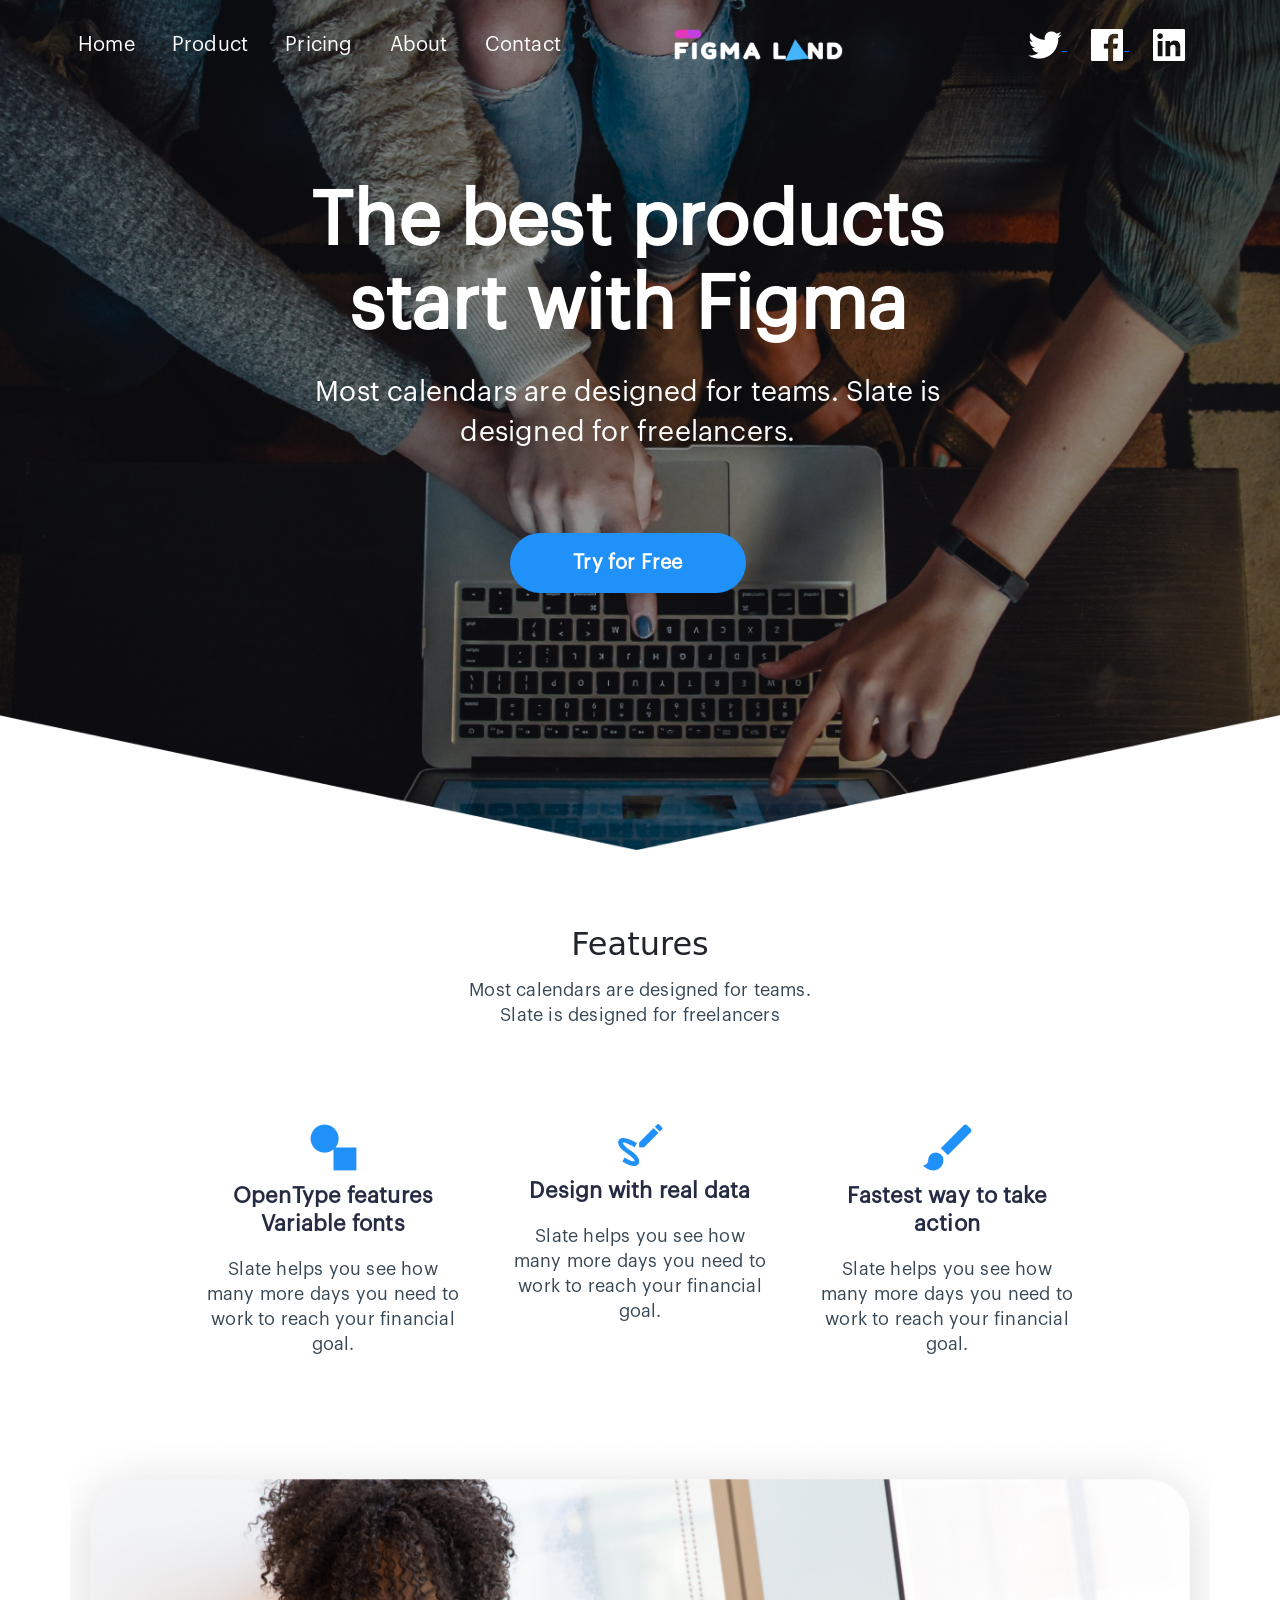
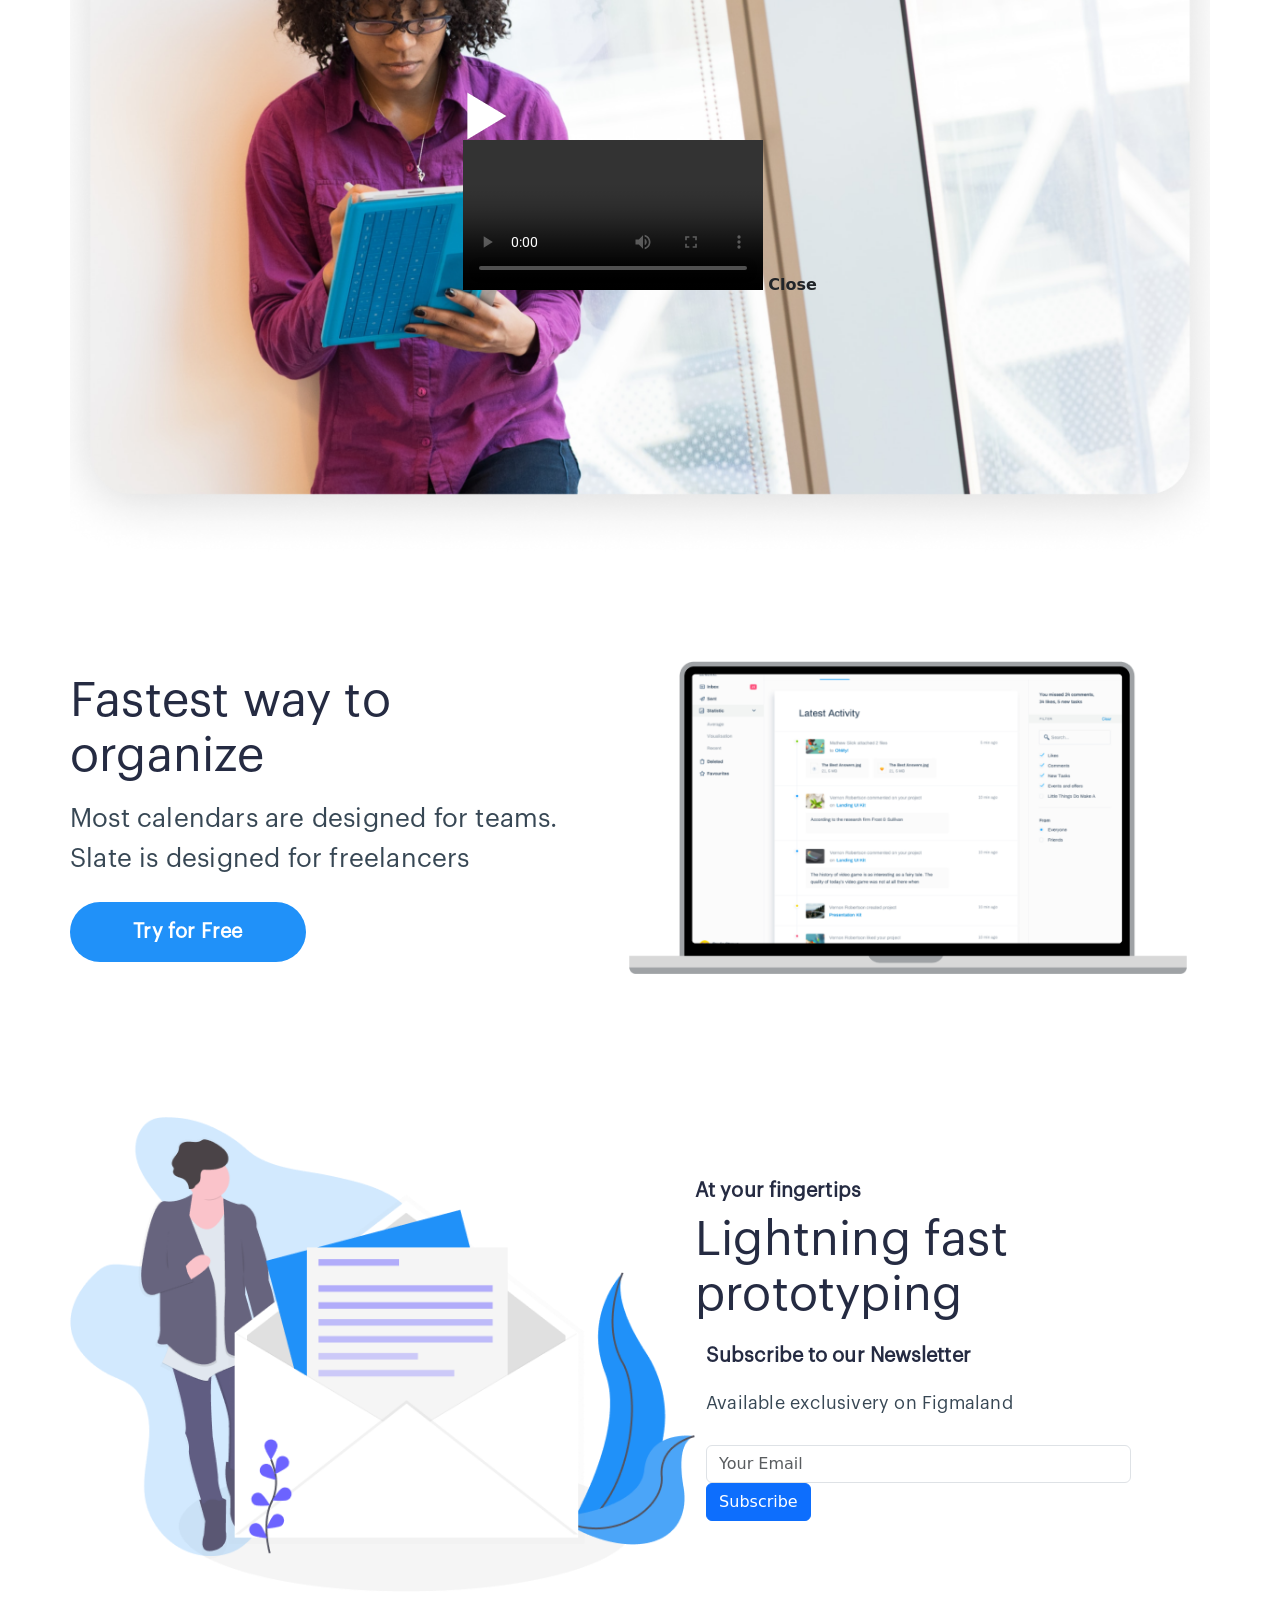
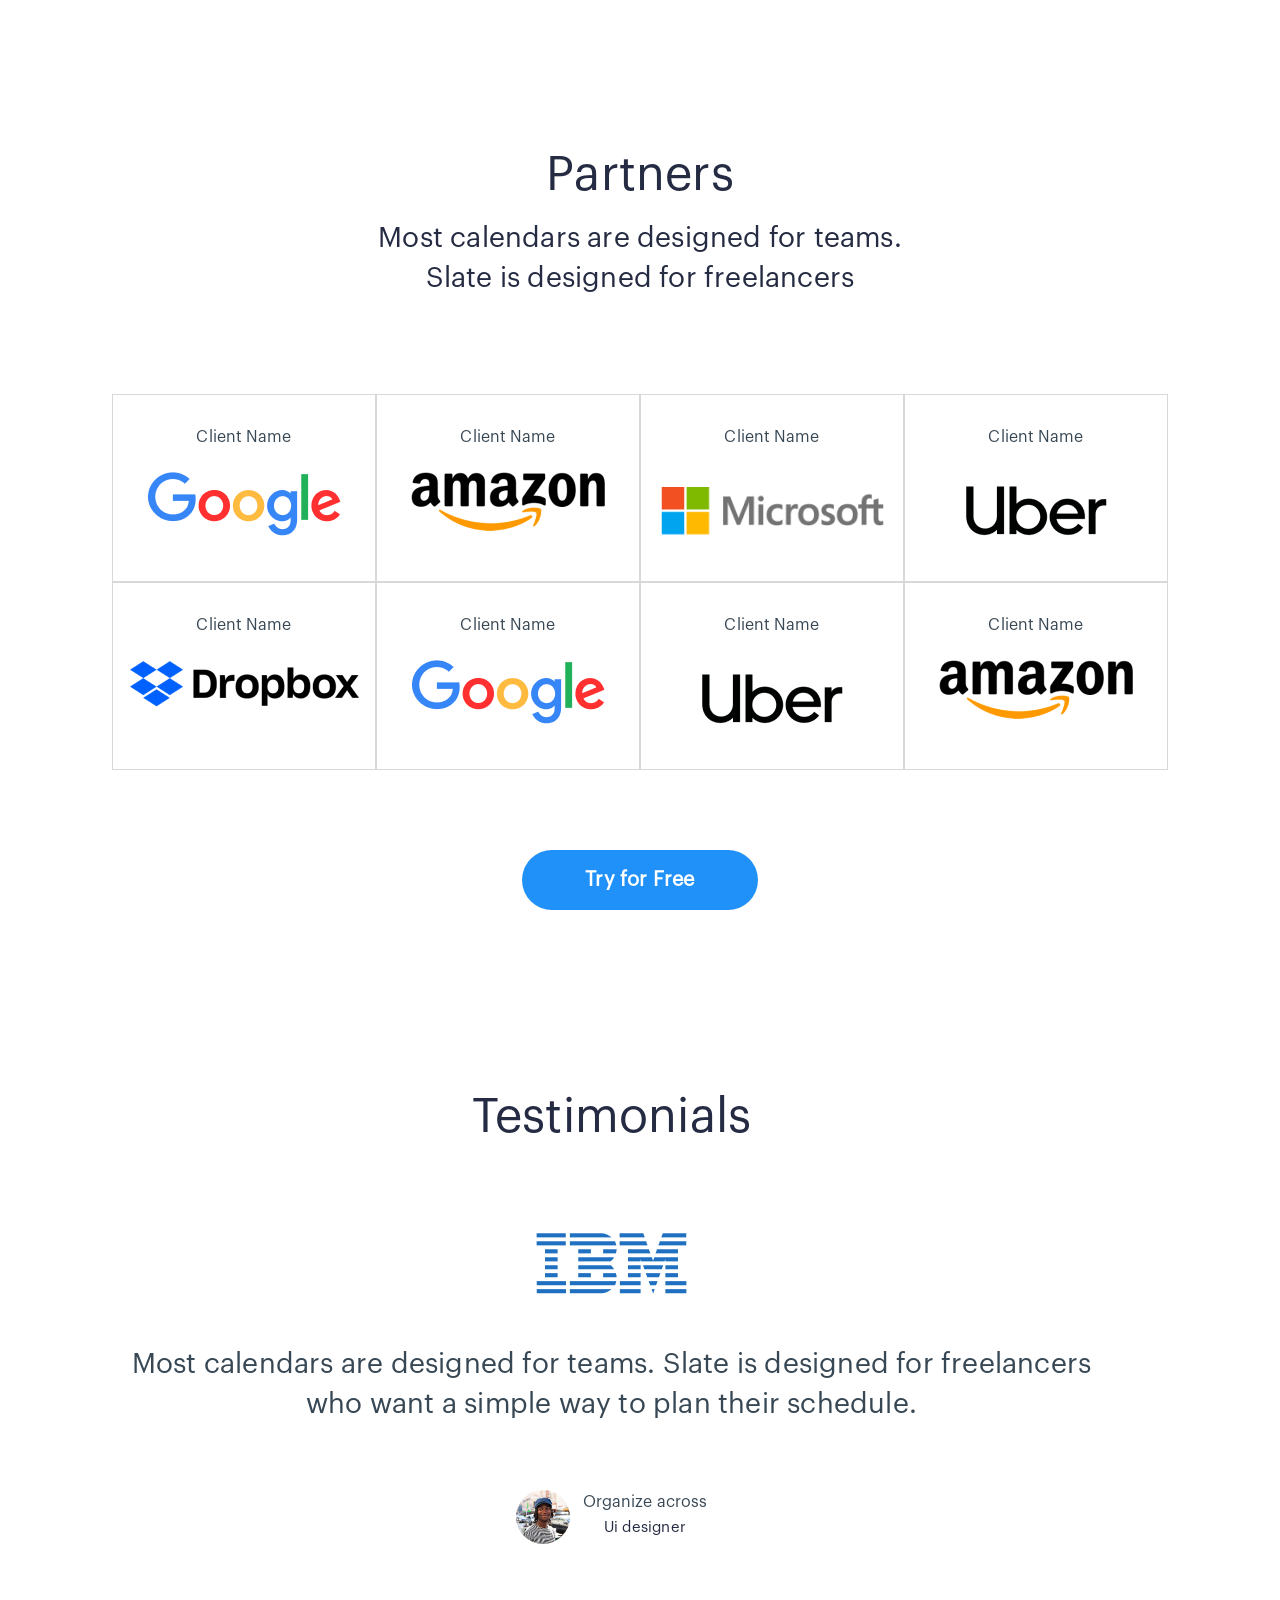
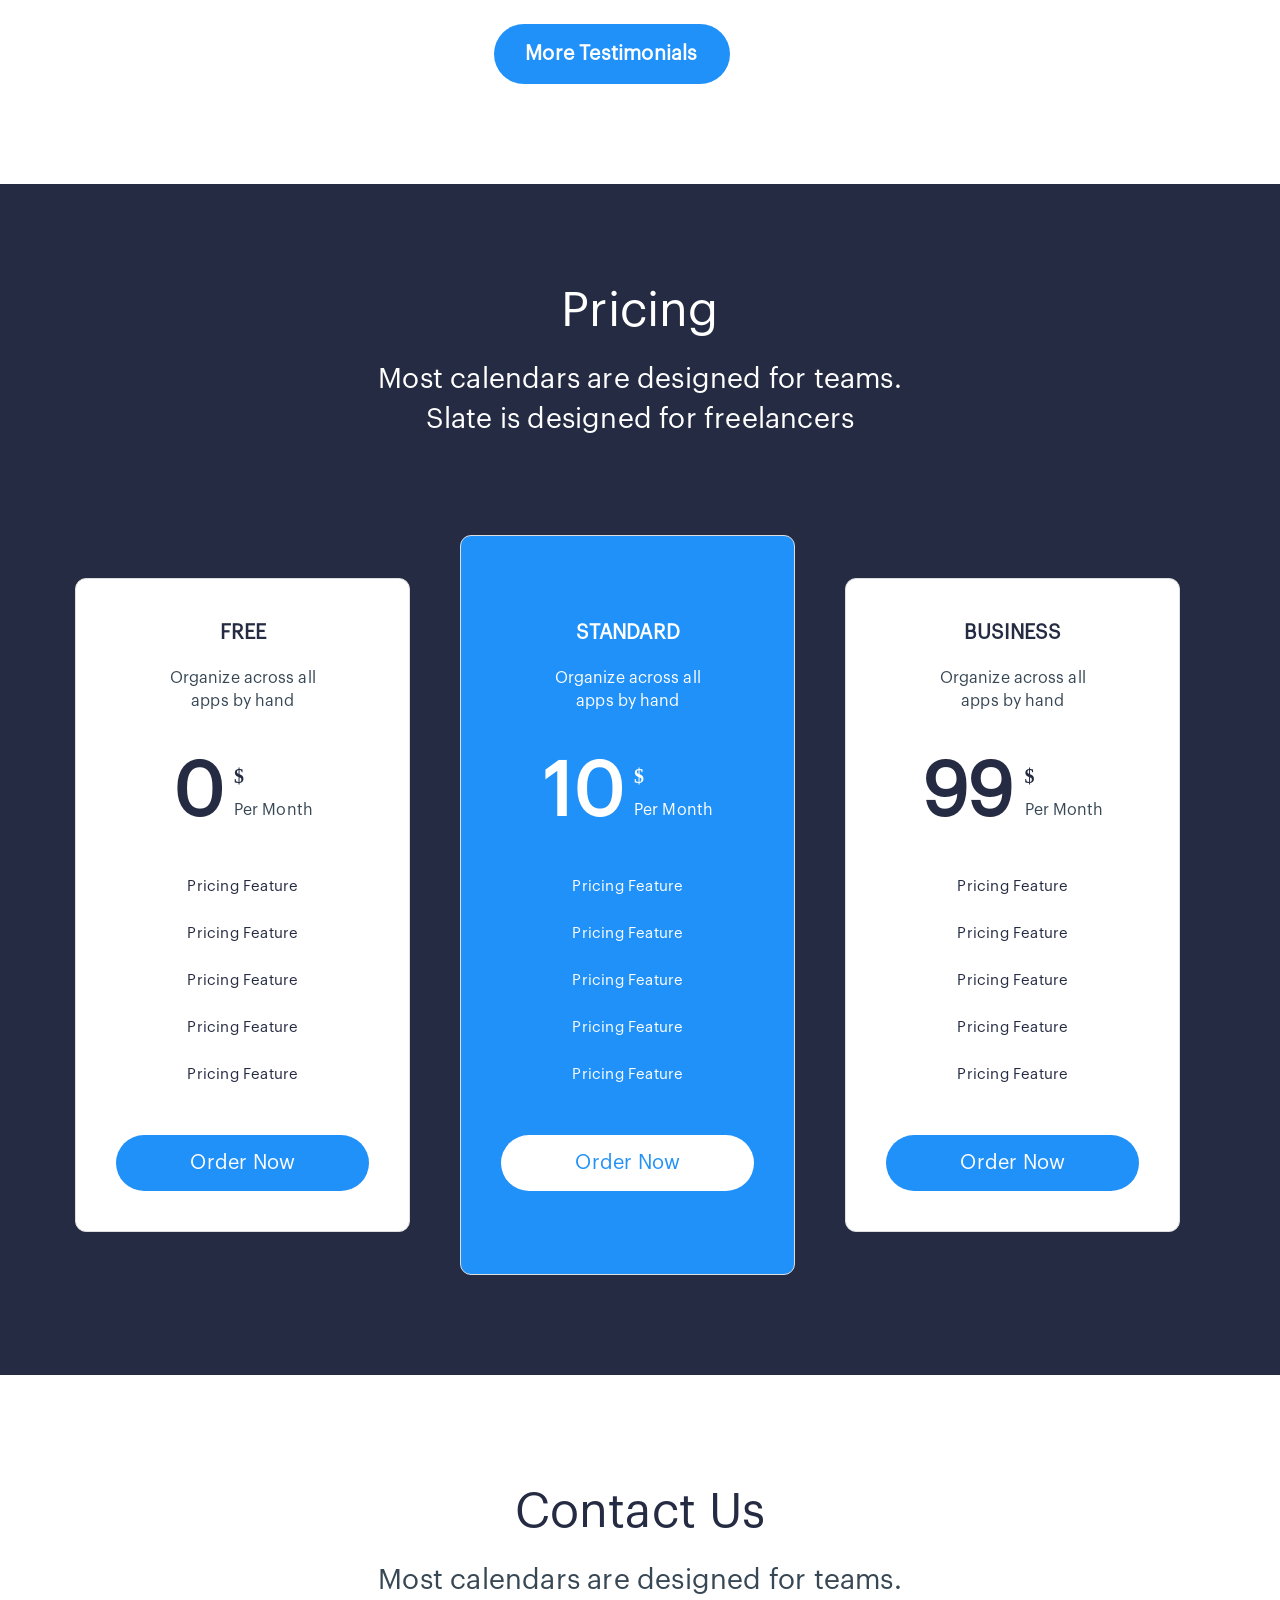
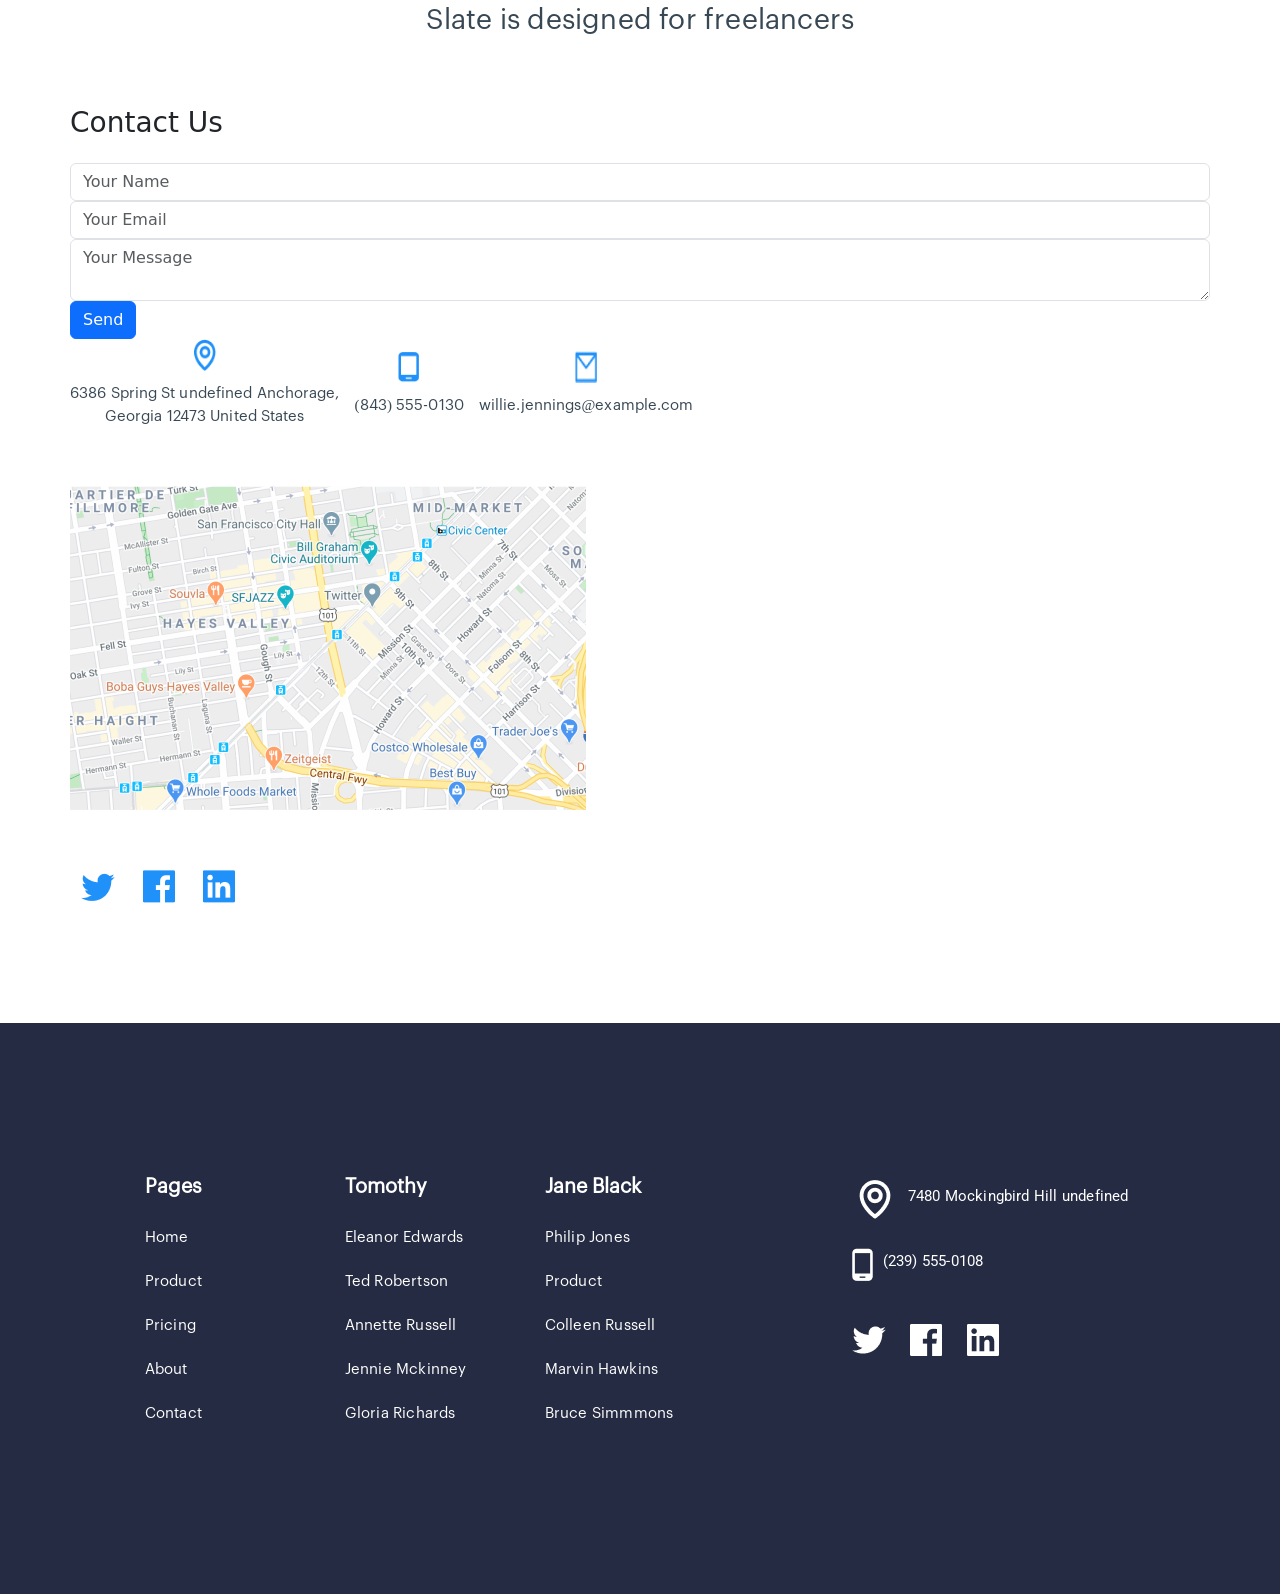
==== commit 2dd49f76: "Add files via upload" ====
--- a/index.html
+++ b/index.html
@@ -19,7 +19,7 @@
     <nav class="navbar navbar-expand-lg navbar-dark">
         <div class="container">
             <div class="collapse navbar-collapse" id="navbarNav">
-                <ul class="navbar-nav ms-5">
+                <ul class="navbar-nav">
                     <li class="nav-item">
                         <a class="nav-link" href="#">Home</a>
                     </li>
@@ -27,13 +27,13 @@
                         <a class="nav-link" href="#">Product</a>
                     </li>
                     <li class="nav-item">
-                        <a class="nav-link" href="#">Pricing</a>
+                        <a class="nav-link" href="#pricing">Pricing</a>
                     </li>
                     <li class="nav-item">
                         <a class="nav-link" href="#">About</a>
                     </li>
                     <li class="nav-item">
-                        <a class="nav-link" href="#">Contact</a>
+                        <a class="nav-link" href="#contact">Contact</a>
                     </li>
                 </ul>
             </div>
@@ -42,22 +42,22 @@
 
 
             <div class="nav-media d-none d-md-block">
-                <a href="#" class="me-4">
+                <a href="https://www.instagram.com/figmavibes/" class="me-4">
                     <img src="twitter.png" alt="twitter image">
                 </a>
 
-                <a href="#" class="me-4">
+                <a href="https://www.facebook.com/groups/207220915184146/" class="me-4">
                     <img src="facebook.png" alt="facebook image">
                 </a>
 
-                <a href="#">
+                <a href="https://www.linkedin.com/company/figma" class="me-4">
                     <img src="linked%20in.png" alt="linked in image">
                 </a>
             </div>
 
-                <button class="navbar-toggler" type="button" data-bs-toggle="collapse" data-bs-target="#navbarNav, nav-media"
-                     aria-controls="navbarNav, nav-media" aria-expanded="false" aria-label="Toggle
-                     navigation">
+                <button class="navbar-toggler" type="button" data-bs-toggle="collapse"
+                        data-bs-target="#navbarNav, nav-media"
+                     aria-controls="navbarNav, nav-media" aria-expanded="false" aria-label="Toggle navigation">
                 <span class="navbar-toggler-icon"></span>
             </button>
 
@@ -68,11 +68,12 @@
 <!--End of header section-->
 
     <section class="banner">
+
         <div class="container">
             <div class="row">
                 <div class="col">
                     <div class="banner_text">
-                        <h1 class="title mb-5">The best products start with Figma</h1>
+                        <h1 class="title mb-4">The best products start with Figma</h1>
                         <p class="subtitle">Most calendars are designed for teams. Slate is designed for
                             freelancers.</p>
                     </div>
@@ -127,9 +128,13 @@
     </div>
 
         <div class="feature-video">
-            <div class="play-btn">
+            <div class="playBtn">
                 <img src="play-img.png" alt="Play Button Image">
-            </div>
+                <div class="clipElement"><video src="SampleVideo_1280x720_2mb.mp4" controls="true"></video>
+                 <b class="close">Close</b>
+                </div>
+            </div>
+
         </div>
 
     </div>
@@ -157,8 +162,8 @@
 <!--End of organize section-->
 
 <section class="container">
- <div class="d-flex flex-wrap">
-    <div class="d-flex flex-lg-nowrap flex-md-wrap flex-sm-wrap">
+
+    <div class="newsletter flex-lg-nowrap flex-md-wrap flex-sm-wrap">
       <div class="col-12 col-md-4 col-lg-7">
           <img src="undraw_newsletter.png" alt="newsletter" class="img-fluid">
       </div>
@@ -173,14 +178,14 @@
             <div class="register_Email">
                 <h3>Subscribe to our Newsletter</h3>
                 <p>Available exclusivery on Figmaland</p>
-                <div class="enter-mail">
-                    <input type="email" name="email" id="email" class="input_email" placeholder="Your Email">
-                    <button class="mailBtn">Subscribe</button>
-                </div>
-            </div>
-        </div>
-    </div>
- </div>
+                <div class="enter_mail">
+                    <input type="email" name="mail" class="form-control" id="mailID" placeholder="Your Email">
+                    <button type="submit" class="btn btn-primary">Subscribe</button>
+                </div>
+            </div>
+        </div>
+    </div>
+
 </section>
 <!--End of newsletter section-->
 <section class="container">
@@ -274,7 +279,7 @@
     <div class="container">
 
         <div class="pricing-content">
-          <h2>Pricing</h2>
+          <h2 id="pricing">Pricing</h2>
             <p>Most calendars are designed for teams.<br>
                 Slate is designed for freelancers</p>
         </div>
@@ -378,19 +383,21 @@
     <div class="contact-us">
 
         <div class="contact-content">
-            <h2>Contact Us</h2>
+            <h2 id="contact">Contact Us</h2>
             <p>Most calendars are designed for teams.<br>
                 Slate is designed for freelancers</p>
         </div>
 
-        <div class="d-flex flex-lg-nowrap flex-md-wrap flex-sm-wrap">
-            <div class="signup-form">
-               <h3>Contact Us</h3>
-                <input type="text" name="full-name" class="name" placeholder="Your Name">
-                <input type="email" name="email" class="email" placeholder="Your Email">
-                <textarea name="self-about" id="selfabout" class="selfabout" placeholder="Your Message"></textarea>
-                <a href="#" class="btn btn-primary">Send</a>
-            </div>
+        <div class="contact-info flex-lg-nowrap flex-md-wrap flex-sm-wrap">
+            <form class="form-group">
+               <h3 class="mb-4">Contact Us</h3>
+
+                        <input type="text" name="full-name" class="form-control" id="name" placeholder="Your Name">
+                        <input type="email" name="email" class="form-control" id="emailID" placeholder="Your Email">
+                        <textarea name="self-about" id="self" class="form-control" placeholder="Your Message"></textarea>
+                    <button type="submit" class="btn btn-primary">Send</button>
+
+            </form>
 
             <div class="more-info">
                 <div class="information-blocks">
@@ -412,8 +419,18 @@
 
                 </div>
 
-                <div class="map">
-                    <img src="@%20map%20screen.png" alt="map-image">
+                <div id="googleMap">
+                    <img src="@%20map%20screen.png" alt="map-image" class="img-fluid" data-toggle="modal" data-target="#mapModal">
+                </div>
+
+                <div class="modal fade" id="mapModal" tabindex="-1" role="dialog" aria-labelledby="mapModalLabel" aria-hidden="true">
+                    <div class="modal-dialog modal-dialog-centered modal-lg" role="document">
+                        <div class="modal-content">
+                            <div class="modal-body">
+                                <iframe src="https://www.google.com/maps/embed?pb=!1m18!1m12!1m3!1d3024.2219475967266!2d-74.00369368400567!3d40.71277184257401!2m3!1f0!2f0!3f0!3m2!1i1024!2i768!4f13.1!3m3!1m2!1s0x89c25a23e28c1191%3A0x49f75d3281df052a!2sEmpire%20State%20Building!5e0!3m2!1sen!2sus!4v1630697201623!5m2!1sen!2sus" width="100%" height="450" style="border:0;" allowfullscreen="" loading="lazy"></iframe>
+                            </div>
+                        </div>
+                    </div>
                 </div>
 
                 <div class="social-icon">
@@ -431,7 +448,7 @@
 <!--End of contact us section-->
 <footer class="footer">
     <div class="container">
-    <div class="d-flex flex-lg-nowrap flex-sm-wrap">
+    <div class="visiting-info flex-lg-nowrap flex-sm-wrap">
 
           <div class="footer-menu">
              <div class="menu-items">
@@ -494,7 +511,74 @@
 <!--End of footer-->
 
 
-   <script src="bootstrap.js"></script>
+<!--Start of javascript-->
+<script src="bootstrap.js"></script>
+
+<script>
+
+    let playBtn = document.querySelector ('.playBtn');
+    let clipElement = document.querySelector ('.clipElement');
+    let close = document.querySelector ('.close')
+    let video =document.querySelector ('video')
+
+    playBtn.onclick = function() {
+        playBtn.classList.add('active');
+        clipElement.classList.add('active');
+        video.play();
+    }
+   close.onclick = function() {
+        playBtn.classList.remove('active');
+        clipElement.classList.remove('active');
+        video.remove();
+        close.style.display = 'none';
+       close.parentElement.style.display = 'none';
+   }
+
+    // End of play video
+
+    const form = document.querySelector('.form-group');
+    const nameInput = document.getElementById('name');
+    const emailInput = document.getElementById('emailID');
+    const messageInput = document.getElementById('self');
+    const submitButton = document.querySelector('.form-group button[type="submit"]');
+
+    const emailRegex = /^[\w\s]+@[\w\s]+\.\w+$/;
+
+    form.addEventListener('submit', (e) => {
+        e.preventDefault();
+
+        let isValid = true;
+        //name validate
+        if (nameInput.value.trim() === '') {
+            isValid = false;
+            nameInput.classList.add('is-invalid');
+        } else {
+            nameInput.classList.remove('is-invalid');
+        }
+        // validate email
+        if (!emailRegex.test(emailInput.value.trim())) {
+            isValid = false;
+            emailInput.classList.add('is-invalid');
+        } else {
+            emailInput.classList.remove('is-invalid');
+        }
+        // Validate message
+        if (messageInput.value.trim() === '') {
+            isValid = true;
+            messageInput.classList.add('is-invalid');
+        }
+        else {
+            messageInput.classList.remove('is-invalid');
+        }
+
+        if (isValid) {
+            form.submit();
+        }
+    });
+//     end of login form
+
+
+</script>
 
 </body>
 </html>
